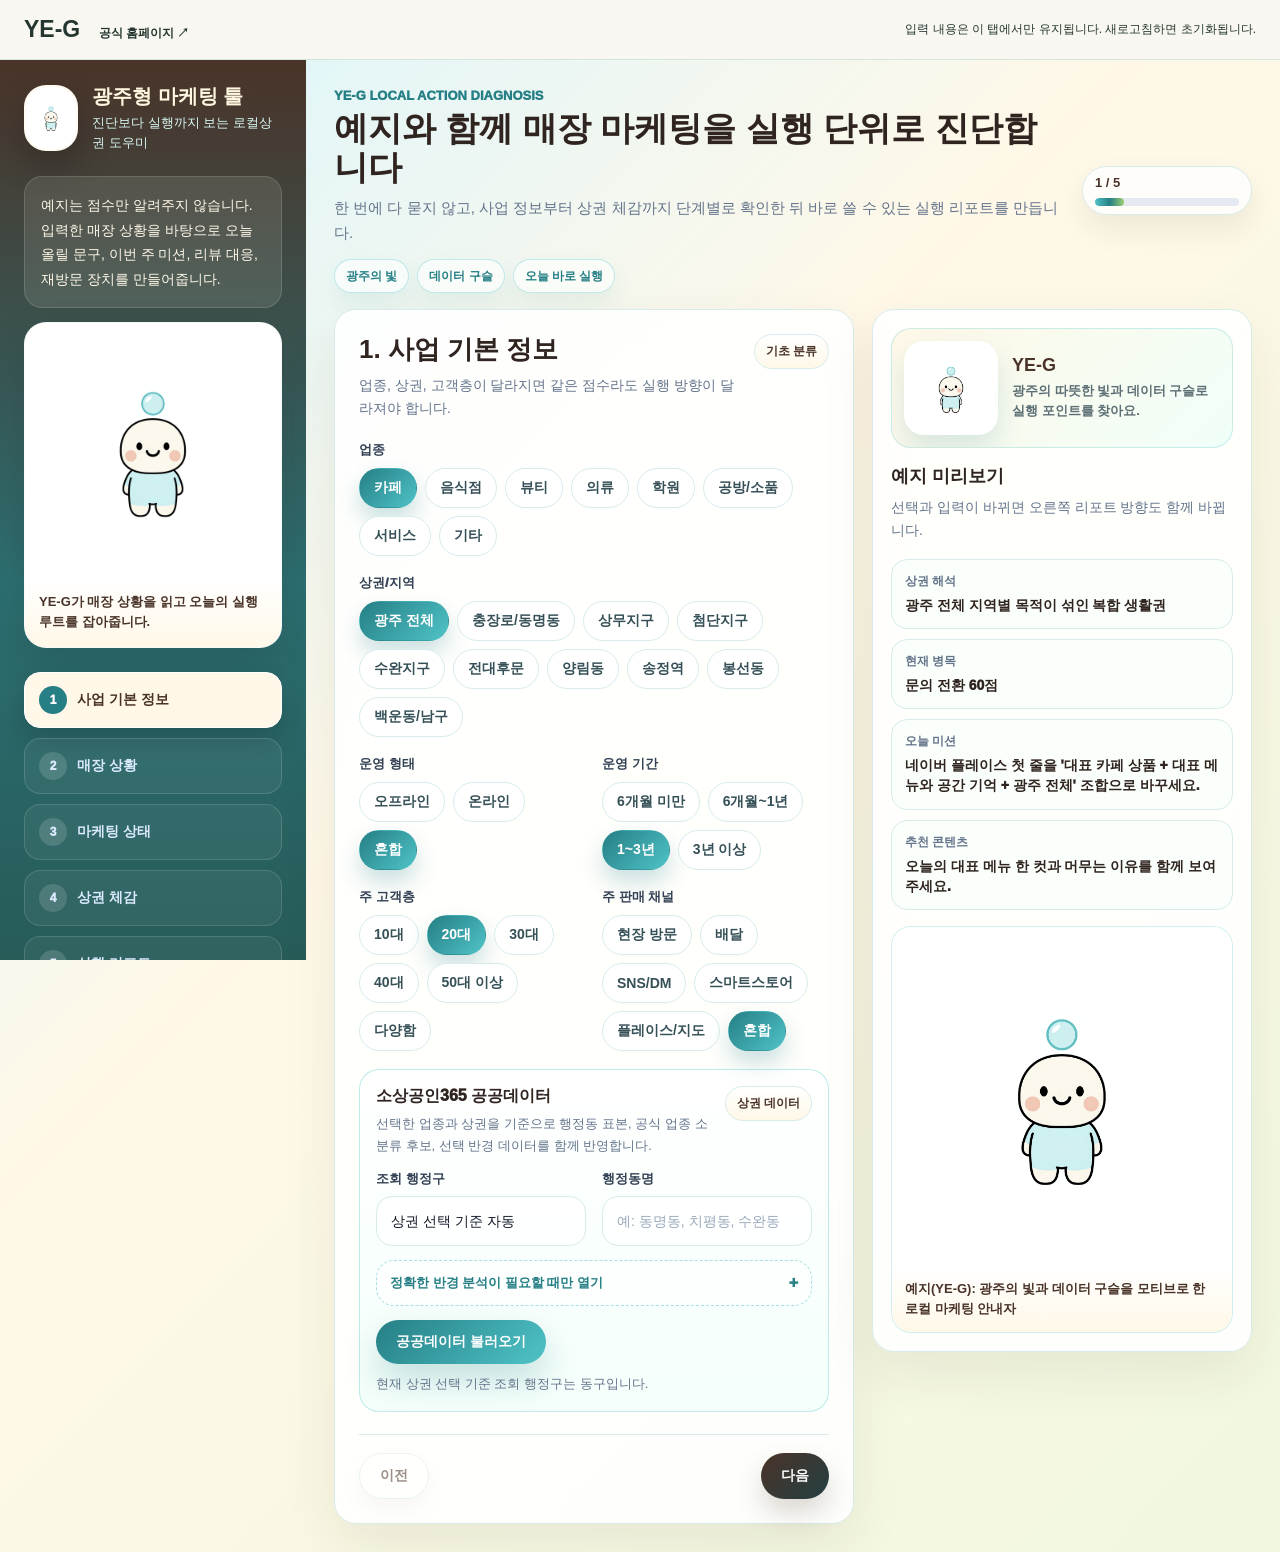
==== diagnosis.html @ 47731bde "Handle missing public-data samples in diagnosis" ====
<!DOCTYPE html>
<html lang="ko">
<head>
  <meta charset="UTF-8" />
  <meta name="viewport" content="width=device-width, initial-scale=1.0" />
  <title>AI 마케팅 진단 | 예지 YE-G</title>
  <meta name="description" content="사업정보와 마케팅 상태를 점검하고, 예지와 우리 가게의 실행 방향을 찾아보세요." />
  <link rel="canonical" href="https://ai-marketing-diagnosis.vercel.app/diagnosis" />
  <link rel="stylesheet" href="/styles/diagnosis-shell.css" />
  <style>
    :root{
      --ink:#2f241f;
      --text:#3a302b;
      --muted:#667982;
      --line:#d7ebea;
      --soft:#f9fffb;
      --soft2:#eaf7df;
      --accent:#4fc3c7;
      --accent-dark:#257f85;
      --cream:#fff1d5;
      --cream2:#fff8e8;
      --mint:#dff3ce;
      --sky:#d7f5ff;
      --brown:#4a3328;
      --peach:#ffd1ad;
      --blue:#2d6cdf;
      --green:#15803d;
      --amber:#b45309;
      --white:#ffffff;
    }
    *{box-sizing:border-box}
    html{scroll-behavior:smooth}
    body{
      margin:0;
      font-family:-apple-system,BlinkMacSystemFont,"Apple SD Gothic Neo","Pretendard","Noto Sans KR",sans-serif;
      color:var(--text);
      background:linear-gradient(135deg, var(--sky) 0%, var(--cream2) 42%, #f1f8df 100%);
    }
    button,input,textarea,select{font:inherit}
    button{cursor:pointer}
    .app{min-height:100vh;display:grid;grid-template-columns:306px 1fr}
    .side{
      position:sticky;
      top:0;
      height:100vh;
      padding:24px;
      background:linear-gradient(180deg, #4a3328 0%, #2d6f72 58%, #265b58 100%);
      color:#fff;
      overflow:auto;
    }
    .brand{display:flex;gap:14px;align-items:center}
    .avatar{
      width:66px;height:66px;border-radius:22px;
      display:grid;place-items:center;
      background:var(--cream);color:var(--brown);
      font-weight:950;font-size:18px;
      box-shadow:0 14px 34px rgba(0,0,0,.24);
      overflow:hidden;
      border:2px solid rgba(255,255,255,.72);
      position:relative;
    }
    .avatar img{width:100%;height:100%;object-fit:cover;object-position:center}
    .avatar span{position:absolute;width:1px;height:1px;overflow:hidden;clip:rect(0,0,0,0)}
    .brand-title{font-size:20px;font-weight:950;line-height:1.25;color:#fff7df}
    .brand-sub{margin-top:4px;color:#d9f9f7;font-size:13px;line-height:1.5}
    .side-note{
      margin-top:24px;
      padding:16px;
      border:1px solid rgba(255,255,255,.14);
      border-radius:18px;
      background:rgba(255,248,232,.1);
      color:#fff8e8;
      font-size:14px;
      line-height:1.75;
    }
    .side-character{
      margin-top:14px;
      border-radius:22px;
      background:rgba(255,255,255,.92);
      border:1px solid rgba(255,255,255,.58);
      box-shadow:0 18px 42px rgba(25,45,44,.2);
      overflow:hidden;
    }
    .side-character img{
      display:block;
      width:100%;
      aspect-ratio:16 / 9;
      object-fit:cover;
      object-position:center;
      background:var(--cream2);
    }
    .side-character-caption{
      padding:13px 14px 15px;
      color:var(--brown);
      font-size:13px;
      line-height:1.55;
      font-weight:850;
      background:linear-gradient(180deg, #fff, var(--cream2));
    }
    .steps{margin-top:24px;display:grid;gap:10px}
    .step-tab{
      width:100%;
      border:1px solid rgba(255,255,255,.14);
      background:rgba(255,255,255,.05);
      color:#dbeafe;
      border-radius:16px;
      padding:13px 14px;
      display:flex;
      align-items:center;
      gap:10px;
      text-align:left;
      transition:transform .2s ease, background .2s ease, border-color .2s ease, box-shadow .2s ease;
    }
    .step-tab:hover{transform:translateX(4px);border-color:rgba(255,255,255,.42)}
    .step-tab.active{
      background:var(--cream2);
      color:var(--brown);
      border-color:#fff;
      box-shadow:0 14px 28px rgba(0,0,0,.16);
    }
    .step-tab.done{border-color:rgba(190,242,100,.5)}
    .step-num{
      width:28px;height:28px;border-radius:50%;
      display:grid;place-items:center;
      background:rgba(255,255,255,.14);
      font-size:12px;font-weight:950;
      flex:0 0 auto;
    }
    .step-tab.active .step-num{background:var(--accent-dark);color:#fff}
    .step-name{font-weight:900;font-size:14px}
    .side-metric{margin-top:24px;display:grid;gap:10px}
    .mini-card{
      border:1px solid rgba(255,255,255,.18);
      background:rgba(255,255,255,.09);
      border-radius:16px;
      padding:13px;
    }
    .mini-label{font-size:12px;color:#d9f9f7}
    .mini-value{margin-top:6px;font-size:15px;font-weight:950;line-height:1.45}
    .main{padding:28px;min-width:0}
    .topbar{
      display:flex;
      align-items:center;
      justify-content:space-between;
      gap:16px;
      margin-bottom:16px;
    }
    .eyebrow{font-size:13px;font-weight:950;color:var(--accent-dark)}
    h1,h2,h3,p{margin:0}
    h1{margin-top:6px;font-size:34px;line-height:1.16;letter-spacing:0;color:var(--ink)}
    .top-desc{margin-top:8px;color:#64748b;line-height:1.65;font-size:15px}
    .hero-tags{margin-top:14px;display:flex;gap:8px;flex-wrap:wrap}
    .hero-tag{
      display:inline-flex;
      align-items:center;
      min-height:34px;
      border-radius:999px;
      border:1px solid rgba(79,195,199,.34);
      background:rgba(255,255,255,.58);
      color:var(--accent-dark);
      padding:7px 11px;
      font-size:12px;
      font-weight:950;
      box-shadow:0 10px 22px rgba(37,127,133,.08);
    }
    .progress{
      min-width:170px;
      border:1px solid var(--line);
      border-radius:999px;
      background:rgba(255,255,255,.78);
      padding:8px 12px;
      color:var(--brown);
      font-size:13px;
      font-weight:900;
      box-shadow:0 14px 30px rgba(47,36,31,.08);
    }
    .bar{height:8px;background:#e5eaf2;border-radius:999px;overflow:hidden;margin-top:8px}
    .fill{
      height:100%;
      background:linear-gradient(90deg, var(--accent), var(--accent-dark), #9ccf73);
      border-radius:999px;
      transition:width .32s cubic-bezier(.2,.8,.2,1);
    }
    .stage{
      display:grid;
      grid-template-columns:minmax(0,1fr) 380px;
      gap:18px;
      align-items:start;
    }
    .panel{
      background:rgba(255,255,255,.88);
      border:1px solid var(--line);
      border-radius:22px;
      box-shadow:0 22px 54px rgba(47,36,31,.08);
      backdrop-filter:blur(14px);
    }
    .step-card{padding:24px}
    .step-card.page-pop{animation:panelPop .32s cubic-bezier(.2,.8,.2,1)}
    .step-page.from-forward{animation:stepForward .34s cubic-bezier(.2,.8,.2,1) both}
    .step-page.from-back{animation:stepBack .34s cubic-bezier(.2,.8,.2,1) both}
    .step-head{display:flex;align-items:flex-start;justify-content:space-between;gap:18px;margin-bottom:20px}
    .step-title{font-size:26px;line-height:1.2;letter-spacing:0;color:var(--ink)}
    .step-copy{margin-top:8px;color:#64748b;line-height:1.7;font-size:14px}
    .pill{
      display:inline-flex;align-items:center;justify-content:center;
      border:1px solid var(--line);
      border-radius:999px;
      background:linear-gradient(180deg, #fff, var(--cream2));
      color:var(--brown);
      padding:8px 11px;
      font-size:12px;
      font-weight:900;
      white-space:nowrap;
    }
    .grid{display:grid;grid-template-columns:1fr 1fr;gap:16px}
    .group{margin-top:18px}
    .group:first-child{margin-top:0}
    .label{font-size:13px;font-weight:950;color:#334155;margin-bottom:9px}
    .choices{display:flex;gap:8px;flex-wrap:wrap}
    .chip{
      border:1px solid var(--line);
      background:#fff;
      color:#365057;
      border-radius:999px;
      padding:10px 14px;
      font-size:14px;
      font-weight:900;
      transition:transform .18s ease, border-color .18s ease, background .18s ease, color .18s ease, box-shadow .18s ease;
    }
    .chip:hover{transform:translateY(-2px);border-color:var(--accent)}
    .chip.active{
      background:linear-gradient(135deg, var(--accent-dark), var(--accent));
      color:#fff;
      border-color:transparent;
      box-shadow:0 12px 22px rgba(37,127,133,.24);
    }
    .field{display:grid;gap:8px}
    .field.full{grid-column:1 / -1}
    .field label{font-size:13px;font-weight:950;color:#334155}
    .field input,.field textarea,.field select{
      width:100%;
      border:1px solid var(--line);
      border-radius:16px;
      color:#111827;
      background:rgba(255,255,255,.9);
      padding:13px 14px;
      outline:none;
      line-height:1.6;
      font-size:14px;
    }
    .field select{appearance:none}
    .field textarea{min-height:106px;resize:vertical}
    .field input:focus,.field textarea:focus,.field select:focus{border-color:var(--accent);box-shadow:0 0 0 4px rgba(79,195,199,.14)}
    .field input::placeholder,.field textarea::placeholder{color:#9aa8bb}
    .market-panel{
      grid-column:1 / -1;
      border:1px solid rgba(79,195,199,.34);
      border-radius:20px;
      background:linear-gradient(180deg, #fff, #f4fffb);
      padding:16px;
      display:grid;
      gap:14px;
    }
    .market-head{
      display:flex;
      justify-content:space-between;
      align-items:flex-start;
      gap:14px;
    }
    .market-title{font-size:16px;font-weight:950;color:var(--ink)}
    .market-copy{margin-top:6px;color:#64748b;font-size:13px;line-height:1.65}
    .market-actions{display:flex;gap:10px;align-items:center;flex-wrap:wrap}
    .market-status{color:#64748b;font-size:13px;line-height:1.6}
    .market-summary{
      display:none;
      border:1px solid var(--line);
      border-radius:18px;
      background:#fff;
      padding:14px;
    }
    .market-summary.show{display:block}
    .market-stats{display:grid;grid-template-columns:repeat(4,1fr);gap:10px}
    .market-stat{
      border:1px solid var(--line);
      border-radius:16px;
      padding:12px;
      background:#fbfffb;
    }
    .market-stat .k{font-size:12px;color:#64748b;font-weight:850}
    .market-stat .v{margin-top:5px;color:var(--ink);font-size:18px;font-weight:950}
    .market-detail{margin-top:12px;color:#334155;font-size:13px;line-height:1.75}
    .market-tags{margin-top:10px;display:flex;gap:8px;flex-wrap:wrap}
    .market-tag{
      border:1px solid rgba(79,195,199,.36);
      border-radius:999px;
      background:#effdf9;
      color:#275c61;
      padding:7px 10px;
      font-size:12px;
      font-weight:900;
    }
    .market-insight{
      margin-top:14px;
      border-top:1px solid var(--line);
      padding-top:14px;
    }
    .market-insight-grid{
      display:grid;
      grid-template-columns:repeat(3,1fr);
      gap:10px;
    }
    .market-insight-card{
      border:1px solid var(--line);
      border-radius:16px;
      background:#fffdf7;
      padding:12px;
      min-height:92px;
    }
    .market-insight-card .k{
      color:#64748b;
      font-size:12px;
      font-weight:900;
    }
    .market-insight-card .v{
      margin-top:7px;
      color:var(--ink);
      font-size:14px;
      line-height:1.55;
      font-weight:850;
    }
    .market-mini-list{
      margin-top:10px;
      display:grid;
      gap:6px;
      color:#334155;
      font-size:13px;
      line-height:1.65;
    }
    .market-mini-list div::before{
      content:"";
      display:inline-block;
      width:6px;
      height:6px;
      border-radius:999px;
      background:var(--accent);
      margin-right:8px;
      vertical-align:middle;
    }
    .advanced-market{
      border:1px dashed rgba(79,195,199,.5);
      border-radius:18px;
      background:rgba(255,255,255,.62);
      padding:13px;
    }
    .advanced-market summary{
      cursor:pointer;
      color:var(--accent-dark);
      font-size:13px;
      font-weight:950;
      list-style:none;
    }
    .advanced-market summary::-webkit-details-marker{display:none}
    .advanced-market summary::after{content:"+";float:right;font-size:16px}
    .advanced-market[open] summary::after{content:"-"}
    .advanced-market .grid{margin-top:12px}
    .question-list{display:grid;gap:12px}
    .question{
      border:1px solid var(--line);
      border-radius:18px;
      padding:16px;
      background:linear-gradient(180deg, #fff, #fbfffb);
      transition:transform .18s ease, box-shadow .18s ease, border-color .18s ease;
    }
    .question:hover{transform:translateY(-2px);border-color:rgba(79,195,199,.52);box-shadow:0 12px 24px rgba(37,127,133,.08)}
    .question p{font-weight:900;color:var(--ink);font-size:14px;line-height:1.55}
    .scale{display:grid;grid-template-columns:repeat(5,1fr);gap:8px;margin-top:12px}
    .scale button{
      border:1px solid var(--line);
      border-radius:14px;
      background:#fbfffb;
      color:#475569;
      padding:10px 6px;
      font-size:12px;
      font-weight:850;
      transition:transform .16s ease, background .16s ease, color .16s ease, border-color .16s ease;
    }
    .scale button:hover{transform:translateY(-2px);border-color:var(--accent)}
    .scale .n{display:block;font-size:16px;color:var(--ink);font-weight:950;margin-bottom:3px}
    .scale button.active{background:var(--brown);border-color:var(--brown);color:#fff}
    .scale button.active .n{color:#fff}
    .nav{
      margin-top:22px;
      display:flex;
      justify-content:space-between;
      gap:10px;
      border-top:1px solid var(--line);
      padding-top:18px;
    }
    .btn{
      border:none;
      border-radius:999px;
      padding:13px 20px;
      background:linear-gradient(135deg, var(--brown), #243f42);
      color:#fff;
      font-weight:950;
      font-size:14px;
      box-shadow:0 14px 28px rgba(74,51,40,.2);
      transition:transform .18s ease, box-shadow .18s ease, filter .18s ease;
    }
    .btn:hover{transform:translateY(-2px);box-shadow:0 18px 34px rgba(37,127,133,.2);filter:saturate(1.05)}
    .btn:active{transform:translateY(0) scale(.98)}
    .btn.secondary{background:#fff;color:var(--brown);border:1px solid var(--line);box-shadow:0 10px 24px rgba(47,36,31,.08)}
    .btn.blue{background:linear-gradient(135deg, var(--accent-dark), var(--accent));box-shadow:0 16px 34px rgba(37,127,133,.24)}
    .btn:disabled{opacity:.55;cursor:not-allowed}
    .preview{position:sticky;top:26px;padding:18px}
    .preview-character{
      display:grid;
      grid-template-columns:94px 1fr;
      gap:14px;
      align-items:center;
      padding:12px;
      border-radius:20px;
      background:linear-gradient(135deg, var(--cream2), #f0fff9);
      border:1px solid rgba(79,195,199,.28);
      margin-bottom:16px;
      overflow:hidden;
    }
    .preview-character img{
      width:94px;
      height:94px;
      border-radius:20px;
      object-fit:cover;
      background:#fff;
      box-shadow:0 14px 28px rgba(37,127,133,.16);
      animation:yejiFloat 3.2s ease-in-out infinite;
    }
    .preview-character strong{display:block;color:var(--brown);font-size:18px}
    .preview-character span{display:block;margin-top:5px;color:#5d6f75;font-size:13px;line-height:1.55;font-weight:800}
    .preview h3{font-size:18px;color:var(--ink)}
    .preview p{margin-top:8px;color:#64748b;font-size:14px;line-height:1.65}
    .preview-list{margin-top:16px;display:grid;gap:10px}
    .preview-item{
      border:1px solid var(--line);
      background:#fbfffb;
      border-radius:16px;
      padding:13px;
      transition:transform .18s ease, border-color .18s ease, background .18s ease;
    }
    .preview-item:hover{transform:translateY(-2px);border-color:var(--accent);background:#fff}
    .preview-item .k{font-size:12px;color:#64748b;font-weight:850}
    .preview-item .v{margin-top:5px;font-size:14px;color:var(--ink);font-weight:950;line-height:1.45}
    .intro-shot{
      margin-top:16px;
      border-radius:20px;
      overflow:hidden;
      border:1px solid rgba(79,195,199,.28);
      background:#fff;
    }
    .intro-shot img{
      display:block;
      width:100%;
      height:320px;
      object-fit:contain;
      object-position:center;
      background:#d7f5ff;
    }
    .intro-shot-caption{
      padding:12px 13px;
      background:linear-gradient(180deg, #fff, var(--cream2));
      color:var(--brown);
      font-size:13px;
      font-weight:900;
      line-height:1.55;
    }
    .result-wrap{display:grid;gap:14px}
    .result-hero{
      background:linear-gradient(135deg, #4a3328 0%, #277a7e 100%);
      color:#fff;
      border-radius:22px;
      padding:22px;
      display:grid;
      grid-template-columns:1fr auto auto;
      gap:18px;
      align-items:start;
      overflow:hidden;
    }
    .result-label{font-size:13px;color:#d8ffff;font-weight:850}
    .result-type{margin-top:8px;font-size:30px;font-weight:950;letter-spacing:0;line-height:1.2}
    .result-summary{margin-top:10px;color:#fff8e8;line-height:1.75;font-size:15px}
    .result-character{
      width:118px;
      height:118px;
      border-radius:26px;
      object-fit:cover;
      background:#fff;
      border:2px solid rgba(255,255,255,.5);
      box-shadow:0 18px 40px rgba(0,0,0,.2);
      animation:yejiFloat 3.4s ease-in-out infinite;
    }
    .scorebox{
      min-width:112px;
      border:1px solid rgba(255,255,255,.16);
      border-radius:20px;
      padding:14px;
      text-align:center;
      background:rgba(255,248,232,.14);
    }
    .scorebox .small{font-size:12px;color:#cbd5e1}
    .scorebox .big{font-size:36px;font-weight:950;margin-top:4px}
    .report-grid{display:grid;grid-template-columns:1fr 1fr;gap:14px}
    .report-card{
      border:1px solid var(--line);
      border-radius:20px;
      background:rgba(255,255,255,.9);
      padding:18px;
      animation:cardRise .38s ease both;
    }
    .report-card.full{grid-column:1 / -1}
    .report-title{font-size:16px;font-weight:950;color:var(--ink)}
    .report-body{margin-top:10px;color:#334155;font-size:14px;line-height:1.85}
    .action-list{display:grid;gap:10px;margin-top:12px}
    .action{
      display:grid;
      grid-template-columns:34px 1fr;
      gap:11px;
      align-items:start;
      padding:13px;
      border-radius:16px;
      background:linear-gradient(180deg, #fff, #fbfffb);
      border:1px solid var(--line);
    }
    .num{
      width:34px;height:34px;border-radius:50%;
      display:grid;place-items:center;
      background:var(--accent-dark);color:#fff;font-weight:950;font-size:13px;
    }
    .action p{color:#334155;font-size:14px;line-height:1.7;margin:0}
    .kpi-grid{display:grid;grid-template-columns:1fr 1fr;gap:10px;margin-top:12px}
    .kpi-card{
      border:1px solid var(--line);
      border-radius:16px;
      background:linear-gradient(180deg, #fff, #fbfffb);
      padding:13px;
    }
    .kpi-card .name{font-size:14px;font-weight:950;color:var(--ink)}
    .kpi-card .desc{margin-top:6px;font-size:12px;line-height:1.55;color:#64748b}
    .copy-box{
      margin-top:10px;
      border:1px solid rgba(79,195,199,.34);
      background:#effdf9;
      color:#275c61;
      border-radius:16px;
      padding:14px;
      font-size:14px;
      line-height:1.75;
      white-space:pre-line;
    }
    .ai-output{
      margin-top:14px;
      border:1px solid var(--line);
      border-radius:18px;
      background:#fbfffb;
      padding:16px;
      color:#334155;
      font-size:14px;
      line-height:1.85;
      white-space:pre-line;
    }
    .ai-output:empty{display:none}
    .ai-status{margin-top:10px;color:#64748b;font-size:13px;line-height:1.6}
    .report-actions{
      display:flex;
      gap:10px;
      flex-wrap:wrap;
      align-items:center;
      margin:14px 0;
    }
    .report-output-mode{
      display:flex;
      align-items:center;
      gap:8px;
      border:1px solid var(--line);
      border-radius:999px;
      background:#fff;
      padding:8px 10px 8px 14px;
      color:#334155;
      font-size:13px;
      font-weight:900;
    }
    .report-output-mode select{
      border:none;
      outline:none;
      background:transparent;
      color:var(--ink);
      font-weight:950;
    }
    .report-action-status{font-size:13px;color:#64748b;line-height:1.6}
    .print-report-text{display:none}
    .hidden{display:none}
    @keyframes yejiFloat{
      0%,100%{transform:translateY(0)}
      50%{transform:translateY(-7px)}
    }
    @keyframes stepForward{
      from{opacity:0;transform:translateX(18px) translateY(8px)}
      to{opacity:1;transform:translateX(0) translateY(0)}
    }
    @keyframes stepBack{
      from{opacity:0;transform:translateX(-18px) translateY(8px)}
      to{opacity:1;transform:translateX(0) translateY(0)}
    }
    @keyframes panelPop{
      0%{transform:scale(.992)}
      100%{transform:scale(1)}
    }
    @keyframes cardRise{
      from{opacity:0;transform:translateY(10px)}
      to{opacity:1;transform:translateY(0)}
    }
    @media (prefers-reduced-motion: reduce){
      *,*::before,*::after{
        animation-duration:.01ms !important;
        animation-iteration-count:1 !important;
        scroll-behavior:auto !important;
        transition-duration:.01ms !important;
      }
    }
    @media (max-width:1120px){
      .app{grid-template-columns:1fr}
      .side{position:relative;height:auto}
      .stage{grid-template-columns:1fr}
      .preview{position:relative;top:auto}
      .intro-shot img{height:260px}
    }
    @media (max-width:720px){
      .main{padding:16px}
      .topbar,.step-head,.result-hero{display:block}
      .progress,.scorebox{margin-top:14px}
      .result-character{margin-top:14px;width:96px;height:96px}
      .preview-character{grid-template-columns:78px 1fr}
      .preview-character img{width:78px;height:78px}
      .intro-shot img{height:220px}
      .grid,.report-grid,.kpi-grid,.market-stats,.market-insight-grid{grid-template-columns:1fr}
      .field.full,.report-card.full{grid-column:auto}
      .scale{grid-template-columns:1fr}
      h1{font-size:26px}
      .result-type{font-size:24px}
    }
    @media print{
      body{background:#fff}
      .side,.topbar,.preview,.nav,.report-actions,.ai-status{display:none !important}
      .app,.stage{display:block}
      .main{padding:0}
      .panel,.report-card,.result-hero{box-shadow:none;border-color:#cbd5e1}
      .step-card{padding:0;border:none}
      .step-page.hidden{display:none !important}
      .result-wrap{gap:10px}
      .report-grid{grid-template-columns:1fr}
      .report-card.full,.report-card{grid-column:auto;break-inside:avoid}
      .result-character{display:none}
      body.print-text-mode .result-wrap{display:none !important}
      body.print-text-mode .print-report-text{
        display:block !important;
        white-space:pre-wrap;
        font-family:-apple-system,BlinkMacSystemFont,"Apple SD Gothic Neo","Pretendard","Noto Sans KR",sans-serif;
        color:#111827;
        font-size:13px;
        line-height:1.7;
      }
    }
  </style>
</head>
<body>
  <a class="diagnosis-skip" href="#stepBasic">진단 입력으로 바로가기</a>
  <header class="diagnosis-header"><a href="/" target="_blank" rel="noopener" aria-label="예지 공식 홈페이지 새 탭에서 열기">YE-G <span>공식 홈페이지 ↗</span></a><p>입력 내용은 이 탭에서만 유지됩니다. 새로고침하면 초기화됩니다.</p></header>
  <div class="app">
    <aside class="side">
      <div class="brand">
        <div class="avatar">
          <img src="/assets/brand/ye-g-poster.webp" alt="" />
          <span>예지</span>
        </div>
        <div>
          <div class="brand-title">광주형 마케팅 툴</div>
          <div class="brand-sub">진단보다 실행까지 보는 로컬상권 도우미</div>
        </div>
      </div>
      <div class="side-note">
        예지는 점수만 알려주지 않습니다. 입력한 매장 상황을 바탕으로 오늘 올릴 문구, 이번 주 미션, 리뷰 대응, 재방문 장치를 만들어줍니다.
      </div>
      <div class="side-character">
        <img src="/assets/brand/ye-g-poster.webp" alt="예지 캐릭터" />
        <div class="side-character-caption">YE-G가 매장 상황을 읽고 오늘의 실행 루트를 잡아줍니다.</div>
      </div>
      <div id="stepTabs" class="steps"></div>
      <div class="side-metric">
        <div class="mini-card">
          <div class="mini-label">현재 선택</div>
          <div id="sideProfile" class="mini-value">카페 · 광주 전체</div>
        </div>
        <div class="mini-card">
          <div class="mini-label">예상 병목</div>
          <div id="sideBottleneck" class="mini-value">브랜딩 증거 부족</div>
        </div>
      </div>
    </aside>

    <main class="main">
      <div class="topbar">
        <div>
          <div class="eyebrow">YE-G LOCAL ACTION DIAGNOSIS</div>
          <h1>예지와 함께 매장 마케팅을 실행 단위로 진단합니다</h1>
          <p class="top-desc">한 번에 다 묻지 않고, 사업 정보부터 상권 체감까지 단계별로 확인한 뒤 바로 쓸 수 있는 실행 리포트를 만듭니다.</p>
          <div class="hero-tags">
            <span class="hero-tag">광주의 빛</span>
            <span class="hero-tag">데이터 구슬</span>
            <span class="hero-tag">오늘 바로 실행</span>
          </div>
        </div>
        <div class="progress">
          <span id="progressText">1 / 5</span>
          <div class="bar"><div id="progressFill" class="fill" style="width:20%"></div></div>
        </div>
      </div>

      <div class="stage">
        <section class="panel step-card">
          <div id="stepBasic" class="step-page" tabindex="-1">
            <div class="step-head">
              <div>
                <h2 class="step-title">1. 사업 기본 정보</h2>
                <p class="step-copy">업종, 상권, 고객층이 달라지면 같은 점수라도 실행 방향이 달라져야 합니다.</p>
              </div>
              <span class="pill">기초 분류</span>
            </div>
            <div class="group">
              <div class="label">업종</div>
              <div class="choices" data-choice="industry"></div>
            </div>
            <div class="group">
              <div class="label">상권/지역</div>
              <div class="choices" data-choice="region"></div>
            </div>
            <div class="grid group">
              <div>
                <div class="label">운영 형태</div>
                <div class="choices" data-choice="operationType"></div>
              </div>
              <div>
                <div class="label">운영 기간</div>
                <div class="choices" data-choice="businessYear"></div>
              </div>
            </div>
            <div class="grid group">
              <div>
                <div class="label">주 고객층</div>
                <div class="choices" data-choice="customerGroup"></div>
              </div>
              <div>
                <div class="label">주 판매 채널</div>
                <div class="choices" data-choice="salesChannel"></div>
              </div>
            </div>
            <div class="market-panel group">
              <div class="market-head">
                <div>
                  <div class="market-title">소상공인365 공공데이터</div>
                  <div class="market-copy">선택한 업종과 상권을 기준으로 행정동 표본, 공식 업종 소분류 후보, 선택 반경 데이터를 함께 반영합니다.</div>
                </div>
                <span class="pill">상권 데이터</span>
              </div>
              <div class="grid">
                <div class="field">
                  <label for="marketDistrict">조회 행정구</label>
                  <select id="marketDistrict">
                    <option value="auto">상권 선택 기준 자동</option>
                    <option value="동구">동구</option>
                    <option value="서구">서구</option>
                    <option value="남구">남구</option>
                    <option value="북구">북구</option>
                    <option value="광산구">광산구</option>
                  </select>
                </div>
                <div class="field">
                  <label for="marketDong">행정동명</label>
                  <input id="marketDong" type="text" placeholder="예: 동명동, 치평동, 수완동" />
                </div>
              </div>
              <details class="advanced-market">
                <summary>정확한 반경 분석이 필요할 때만 열기</summary>
                <div class="grid">
                  <div class="field">
                    <label for="marketLongitude">경도</label>
                    <input id="marketLongitude" type="text" inputmode="decimal" placeholder="예: 126.9231" />
                  </div>
                  <div class="field">
                    <label for="marketLatitude">위도</label>
                    <input id="marketLatitude" type="text" inputmode="decimal" placeholder="예: 35.1495" />
                  </div>
                  <div class="field">
                    <label for="marketRadius">반경</label>
                    <select id="marketRadius">
                      <option value="300">300m</option>
                      <option value="500" selected>500m</option>
                      <option value="1000">1km</option>
                      <option value="1500">1.5km</option>
                    </select>
                  </div>
                </div>
              </details>
              <div class="market-actions">
                <button id="marketLoadBtn" type="button" class="btn blue">공공데이터 불러오기</button>
                <div id="marketStatus" class="market-status">Vercel 환경변수 연결 후 조회할 수 있습니다.</div>
              </div>
              <div id="marketSummary" class="market-summary"></div>
            </div>
          </div>

          <div id="stepContext" class="step-page hidden">
            <div class="step-head">
              <div>
                <h2 class="step-title">2. 매장 상황 입력</h2>
                <p class="step-copy">여기가 차별화의 재료입니다. 빈칸이 많으면 AI도 뻔한 조언을 할 수밖에 없습니다.</p>
              </div>
              <span class="pill">실행 재료</span>
            </div>
            <div class="grid">
              <div class="field">
                <label for="contextProduct">대표 상품/서비스</label>
                <input id="contextProduct" type="text" placeholder="예: 아인슈페너, 점심 백반, 속눈썹 펌" />
              </div>
              <div class="field">
                <label for="contextStrength">매장 강점</label>
                <input id="contextStrength" type="text" placeholder="예: 조용한 분위기, 빠른 응대, 재료 신선도" />
              </div>
              <div class="field full">
                <label for="contextProblem">지금 가장 답답한 문제</label>
                <textarea id="contextProblem" placeholder="예: 플레이스 조회는 있는데 방문이 적음, SNS 반응은 있는데 문의가 안 옴"></textarea>
              </div>
              <div class="field">
                <label for="contextCompetitor">주변 상황 체감</label>
                <select id="contextCompetitor">
                  <option value="주변 상황은 잘 모르겠어요">주변 상황은 잘 모르겠어요</option>
                  <option value="비슷한 가게가 많은 것 같아요">비슷한 가게가 많은 것 같아요</option>
                  <option value="가격 경쟁이 있는 것 같아요">가격 경쟁이 있는 것 같아요</option>
                  <option value="새 가게가 자주 생기는 것 같아요">새 가게가 자주 생기는 것 같아요</option>
                  <option value="유동인구가 줄어든 것 같아요">유동인구가 줄어든 것 같아요</option>
                  <option value="우리만의 차이가 잘 안 보여요">우리만의 차이가 잘 안 보여요</option>
                </select>
              </div>
              <div class="field">
                <label for="contextPromotion">현재 홍보 방식</label>
                <input id="contextPromotion" type="text" placeholder="예: 인스타 게시물, 네이버 플레이스, 전단지" />
              </div>
              <div class="field full">
                <label for="contextGoal">가장 바꾸고 싶은 것</label>
                <select id="contextGoal">
                  <option value="무엇부터 해야 할지 모르겠어요">무엇부터 해야 할지 모르겠어요</option>
                  <option value="방문 손님을 늘리고 싶어요">방문 손님을 늘리고 싶어요</option>
                  <option value="문의/예약을 늘리고 싶어요">문의/예약을 늘리고 싶어요</option>
                  <option value="리뷰를 늘리고 싶어요">리뷰를 늘리고 싶어요</option>
                  <option value="재방문을 늘리고 싶어요">재방문을 늘리고 싶어요</option>
                  <option value="대표 상품을 더 알리고 싶어요">대표 상품을 더 알리고 싶어요</option>
                  <option value="평일이나 비수기 매출을 보완하고 싶어요">평일이나 비수기 매출을 보완하고 싶어요</option>
                </select>
              </div>
            </div>
          </div>

          <div id="stepMarketing" class="step-page hidden">
            <div class="step-head">
              <div>
                <h2 class="step-title">3. 마케팅 상태 체크</h2>
                <p class="step-copy">검색, 콘텐츠, 전환, 리뷰, 재방문 장치가 실제로 돌아가는지 확인합니다.</p>
              </div>
              <span class="pill">마케팅 엔진</span>
            </div>
            <div id="marketingQuestions" class="question-list"></div>
          </div>

          <div id="stepLocal" class="step-page hidden">
            <div class="step-head">
              <div>
                <h2 class="step-title">4. 상권 체감 체크</h2>
                <p class="step-copy">광주 로컬상권에서는 위치, 시간대, 경쟁 밀도, 현장 가시성이 결과를 크게 바꿉니다.</p>
              </div>
              <span class="pill">로컬 맥락</span>
            </div>
            <div id="localQuestions" class="question-list"></div>
          </div>

          <div id="stepResult" class="step-page hidden">
            <div class="step-head">
              <div>
                <h2 class="step-title">5. 예지 실행 리포트</h2>
                <p class="step-copy">점수보다 중요한 것은 오늘 바로 바꿀 수 있는 문구, 미션, 지표입니다.</p>
              </div>
              <span class="pill">실행안 출력</span>
            </div>
            <div class="result-wrap">
              <div class="result-hero">
                <div>
                  <div class="result-label">예지 진단 유형</div>
                  <div id="resultType" class="result-type">로컬 증거 부족형</div>
                  <div id="resultSummary" class="result-summary">상권과 고객층에 맞는 실행 방향을 정리하는 중입니다.</div>
                  <div id="resultSegment" class="pill" style="margin-top:12px;background:rgba(255,255,255,.1);color:#fff;border-color:rgba(255,255,255,.2)">광주 전체 · 카페</div>
                </div>
                <div class="scorebox">
                  <div class="small">실행 준비도</div>
                  <div id="resultScore" class="big">0</div>
                </div>
                <img class="result-character" src="/assets/brand/ye-g-poster.webp" alt="예지 캐릭터" />
              </div>
              <div class="report-actions">
                <label class="report-output-mode" for="reportExportMode">
                  출력 범위
                  <select id="reportExportMode">
                    <option value="full">전체 리포트</option>
                    <option value="action">실행안만</option>
                    <option value="ai">AI 확장 리포트</option>
                  </select>
                </label>
                <button id="printReportBtn" type="button" class="btn secondary">리포트 저장/인쇄</button>
                <button id="copyReportBtn" type="button" class="btn secondary">리포트 복사</button>
                <button id="downloadReportBtn" type="button" class="btn secondary">텍스트 다운로드</button>
                <span id="reportActionStatus" class="report-action-status"></span>
              </div>

              <div class="report-grid">
                <div class="report-card full">
                  <div class="report-title">예지의 핵심 판단</div>
                  <div id="resultInsight" class="report-body"></div>
                </div>
                <div class="report-card">
                  <div class="report-title">잡아야 할 한 줄 포지션</div>
                  <div id="positionBox" class="copy-box"></div>
                </div>
                <div class="report-card">
                  <div class="report-title">오늘 바로 쓸 문구</div>
                  <div id="copyBox" class="copy-box"></div>
                </div>
                <div class="report-card full">
                  <div class="report-title">이번 주 실행 미션</div>
                  <div id="actionsBox" class="action-list"></div>
                </div>
                <div class="report-card full">
                  <div class="report-title">추천 KPI</div>
                  <div id="kpiBox" class="kpi-grid"></div>
                </div>
                <div class="report-card full">
                  <div class="report-title">공공데이터 상권 근거</div>
                  <div id="marketResultBox" class="report-body">소상공인365 데이터를 불러오면 동일 업종 밀도와 주요 업종 분포가 여기에 반영됩니다.</div>
                </div>
                <div class="report-card full">
                  <div class="report-title">AI로 더 날카롭게 확장</div>
                  <div class="report-body">예지가 만든 실행 리포트를 바탕으로 플레이스 문구, SNS 콘텐츠, 리뷰 답글, 7일 실행표를 더 구체화합니다.</div>
                  <button id="aiGenerateBtn" type="button" class="btn blue" style="margin-top:12px">예지 AI 리포트 생성</button>
                  <div id="aiStatus" class="ai-status">Vercel API 키가 연결되어 있으면 실제 AI 리포트가 생성됩니다.</div>
                  <div id="aiOutput" class="ai-output"></div>
                </div>
              </div>
            </div>
            <pre id="printReportText" class="print-report-text"></pre>
          </div>

          <div class="nav">
            <button id="prevBtn" type="button" class="btn secondary">이전</button>
            <button id="nextBtn" type="button" class="btn">다음</button>
          </div>
        </section>

        <aside class="panel preview">
          <div class="preview-character">
            <img src="/assets/brand/ye-g-poster.webp" alt="예지 캐릭터" />
            <div>
              <strong>YE-G</strong>
              <span>광주의 따뜻한 빛과 데이터 구슬로 실행 포인트를 찾아요.</span>
            </div>
          </div>
          <h3>예지 미리보기</h3>
          <p>선택과 입력이 바뀌면 오른쪽 리포트 방향도 함께 바뀝니다.</p>
          <div class="preview-list">
            <div class="preview-item">
              <div class="k">상권 해석</div>
              <div id="previewRegion" class="v">광주 전체 복합 생활권</div>
            </div>
            <div class="preview-item">
              <div class="k">현재 병목</div>
              <div id="previewBottleneck" class="v">브랜딩 증거 부족</div>
            </div>
            <div class="preview-item">
              <div class="k">오늘 미션</div>
              <div id="previewMission" class="v">대표 상품을 한 문장으로 고정하기</div>
            </div>
            <div class="preview-item">
              <div class="k">추천 콘텐츠</div>
              <div id="previewContent" class="v">대표 상품 사진 + 방문 이유</div>
            </div>
          </div>
          <div class="intro-shot">
            <img src="/assets/brand/ye-g-poster.webp" alt="예지 캐릭터 소개" />
            <div class="intro-shot-caption">예지(YE-G): 광주의 빛과 데이터 구슬을 모티브로 한 로컬 마케팅 안내자</div>
          </div>
        </aside>
      </div>
    </main>
  </div>

  <script>
    const steps = [
      {id:"stepBasic", name:"사업 기본 정보"},
      {id:"stepContext", name:"매장 상황"},
      {id:"stepMarketing", name:"마케팅 상태"},
      {id:"stepLocal", name:"상권 체감"},
      {id:"stepResult", name:"실행 리포트"}
    ];

    const scaleLabels = ["약함","부족","보통","좋음","강함"];
    let currentStep = 0;
    let currentDiagnosis = null;
    let marketData = null;
    let marketFetchState = "idle";
    let marketErrorMessage = "";
    const emptyMarketMessage = "선택한 조건에서 분석에 활용할 수 있는 상가업소 표본을 확인하지 못했습니다. 마케팅 진단은 입력한 점포 정보를 기준으로 계속 진행할 수 있습니다.";

    const profile = {
      industry:"카페",
      region:"광주 전체",
      operationType:"혼합",
      businessYear:"1~3년",
      customerGroup:"20대",
      salesChannel:"혼합"
    };

    const regionDistrictMap = {
      "충장로/동명동":"동구",
      "상무지구":"서구",
      "첨단지구":"광산구",
      "수완지구":"광산구",
      "전대후문":"북구",
      "양림동":"남구",
      "송정역":"광산구",
      "봉선동":"남구",
      "백운동/남구":"남구"
    };

    const regionDongMap = {
      "충장로/동명동":"동명동",
      "상무지구":"치평동",
      "첨단지구":"첨단1동",
      "수완지구":"수완동",
      "전대후문":"용봉동",
      "양림동":"양림동",
      "송정역":"송정동",
      "봉선동":"봉선동",
      "백운동/남구":"백운1동"
    };

    const choiceOptions = {
      industry:["카페","음식점","뷰티","의류","학원","공방/소품","서비스","기타"],
      region:["광주 전체","충장로/동명동","상무지구","첨단지구","수완지구","전대후문","양림동","송정역","봉선동","백운동/남구"],
      operationType:["오프라인","온라인","혼합"],
      businessYear:["6개월 미만","6개월~1년","1~3년","3년 이상"],
      customerGroup:["10대","20대","30대","40대","50대 이상","다양함"],
      salesChannel:["현장 방문","배달","SNS/DM","스마트스토어","플레이스/지도","혼합"]
    };

    const regionGuides = {
      "광주 전체": {type:"복합 생활권", audience:"지역별 고객 흐름이 다른 잠재 고객", tension:"상권별 메시지를 나누지 않으면 결과가 흐려집니다.", proof:"지역별 문의/저장/방문 전환", mission:"상권별 대표 고객을 하나로 좁혀 첫 메시지를 분리하세요.", content:"지역별 방문 이유 비교 콘텐츠"},
      "충장로/동명동": {type:"문화·보행 상권", audience:"걷다가 저장하고 비교하는 20대 방문객", tension:"예쁜 공간은 많아서 사진만으로는 기억되기 어렵습니다.", proof:"지도 저장, 사진 리뷰, SNS 저장", mission:"입구와 첫 사진에서 이 매장만의 방문 이유를 3초 안에 보이게 하세요.", content:"대표 장면 3컷 + 방문 이유 릴스"},
      "상무지구": {type:"업무·회식 상권", audience:"점심·퇴근 후 빠르게 고르는 직장인", tension:"선택 시간이 짧아 메뉴와 예약 정보가 흐리면 바로 넘어갑니다.", proof:"전화 문의, 예약 클릭, 시간대별 매출", mission:"점심/저녁/회식 중 하나를 골라 첫 문구와 메뉴 구성을 분리하세요.", content:"상황별 추천 메뉴 카드뉴스"},
      "첨단지구": {type:"직주근접 상권", audience:"근처에서 반복 이용할 이유를 찾는 직장인·주거 고객", tension:"한 번 방문보다 생활 루틴 안에 들어가는 이유가 중요합니다.", proof:"재방문 수, 퇴근 시간대 반응, 플레이스 저장", mission:"퇴근 후/주말/가족 방문 중 하나의 루틴을 잡아 혜택을 설계하세요.", content:"퇴근 후 들르는 이유 콘텐츠"},
      "수완지구": {type:"주거·가족 상권", audience:"후기와 신뢰를 보고 고르는 가족·생활 고객", tension:"신뢰 증거가 부족하면 가까워도 선택받기 어렵습니다.", proof:"만족 후기, 가족 단위 문의, 재방문 혜택 사용", mission:"가족·생활 고객이 안심할 근거를 후기와 안내 문구에 먼저 배치하세요.", content:"가족/생활 고객 후기 묶음"},
      "전대후문": {type:"대학가 상권", audience:"가격, 재미, 친구 추천에 빠르게 반응하는 학생", tension:"혜택이 약하거나 공유할 이유가 없으면 유입이 금방 식습니다.", proof:"이벤트 참여, 숏폼 반응, 친구 태그", mission:"학생이 친구에게 보낼 만한 혜택과 짧은 문구를 먼저 만드세요.", content:"친구 태그형 이벤트 숏폼"},
      "양림동": {type:"문화·관광형 상권", audience:"목적 방문과 사진 기록을 원하는 방문객", tension:"공간 이야기가 없으면 다른 감성 공간 속에 묻힙니다.", proof:"사진 리뷰, 저장 수, 대표 콘텐츠 반응", mission:"공간의 장면, 상품, 이야기를 하나의 방문 이유로 묶으세요.", content:"공간 스토리 + 대표 상품 사진"},
      "송정역": {type:"교통·방문객 상권", audience:"짧은 시간 안에 검색으로 고르는 이동 고객", tension:"빠르게 이해되지 않으면 위치가 좋아도 선택이 어렵습니다.", proof:"길찾기, 검색 후 방문, 대표 상품 판매 비중", mission:"검색 첫 화면에서 대표 상품과 소요 시간을 바로 보이게 하세요.", content:"역에서 몇 분 + 바로 먹는 대표 메뉴"},
      "봉선동": {type:"주거·교육 상권", audience:"신뢰와 지속성을 보고 고르는 학부모·가족 고객", tension:"성과와 후기 증거가 약하면 상담 전환이 어렵습니다.", proof:"상담 문의, 학부모 후기, 재등록/재방문", mission:"후기, 과정, 결과를 상담 전 한눈에 보이게 정리하세요.", content:"학부모가 궁금한 3가지 답변 콘텐츠"},
      "백운동/남구": {type:"생활밀착 상권", audience:"가까운 곳에서 편하고 익숙한 선택을 원하는 근거리 고객", tension:"현장 접근성과 쉬운 설명이 약하면 단골화가 느립니다.", proof:"전화 문의, 현장 재방문, 지역 고객 후기", mission:"전화·방문 전 고객이 바로 이해할 쉬운 안내 문구를 정비하세요.", content:"동네 고객용 쉬운 안내 콘텐츠"}
    };

    const regionLenses = {
      "광주 전체": {base:"지역별 목적이 섞인 복합 생활권", caution:"광주 전체로 말하면 고객 상황이 넓어져 실행 문구가 흐려질 수 있습니다.", scenes:["생활권","목적 방문","온라인 검색"]},
      "충장로/동명동": {base:"보행·문화·체류 목적이 섞인 중심 상권", caution:"사진 감도만 앞세우면 같은 분위기의 점포 사이에서 차이가 약해질 수 있습니다.", scenes:["친구와 방문","데이트/모임","저장 후 목적 방문"]},
      "상무지구": {base:"업무·식사·야간 모임·생활 소비가 겹치는 복합 상권", caution:"직장인 상권 하나로 단정하면 업종별 구매 목적을 놓칠 수 있습니다.", scenes:["점심/퇴근 동선","저녁 모임","업무 중 빠른 비교","주말 생활 소비"]},
      "첨단지구": {base:"직주근접·신도시 생활·직장 수요가 겹치는 상권", caution:"퇴근 고객만 보면 가족/주말/전문 서비스 수요가 빠질 수 있습니다.", scenes:["퇴근 후 루틴","주거 생활 소비","가족/주말 방문","직장인 반복 이용"]},
      "수완지구": {base:"가족·생활·외식·교육 수요가 넓게 섞인 주거 상권", caution:"가족 고객만 보면 20~30대 개인 소비와 온라인 탐색 수요가 약해질 수 있습니다.", scenes:["가족 생활 소비","주말 외식/쇼핑","개인 취향 소비","후기 기반 선택"]},
      "전대후문": {base:"대학가·청년 소비·가성비·재미가 강한 상권", caution:"학생만 보면 교직원, 인근 주민, 취향 소비 고객을 놓칠 수 있습니다.", scenes:["친구 추천","짧은 체류","가격/혜택 비교","SNS 공유"]},
      "양림동": {base:"문화 산책·목적 방문·사진 기록 수요가 강한 상권", caution:"관광형 감성만 보면 재방문과 실제 구매 전환 장치가 약해질 수 있습니다.", scenes:["산책 동선","목적 방문","사진 기록","선물/체험"]},
      "송정역": {base:"교통·이동·방문객·근거리 생활 수요가 겹치는 상권", caution:"이동 고객만 보면 동네 반복 고객과 예약형 수요가 빠질 수 있습니다.", scenes:["짧은 시간 검색","이동 전후 구매","근거리 생활 이용","대표 상품 즉시 이해"]},
      "봉선동": {base:"교육·가족·주거 생활·프리미엄 소비가 섞인 상권", caution:"학부모만 보면 개인 취향 소비와 20~30대 생활 수요가 좁아질 수 있습니다.", scenes:["가족 신뢰","교육/상담","생활 편의","품질 비교"]},
      "백운동/남구": {base:"생활밀착·근거리 재방문·동네 신뢰가 중요한 상권", caution:"동네 단골만 보면 신규 고객이 검색에서 이해할 첫 문장이 부족해질 수 있습니다.", scenes:["근거리 방문","전화 문의","반복 이용","쉬운 안내"]}
    };

    const industryRegionAngles = {
      "카페": {choice:"대표 메뉴, 머무는 시간, 사진으로 남길 장면", risk:"공간 분위기만 말하면 메뉴 선택 이유가 약해집니다."},
      "음식점": {choice:"먹는 상황, 메뉴 결정 속도, 동행 목적", risk:"맛있다는 말만 있으면 많은 음식점 사이에서 비교 기준이 약합니다."},
      "뷰티": {choice:"시술 신뢰, 상담 과정, 유지 기간", risk:"전후 사진만 앞세우면 처음 방문하는 고객의 불안이 남습니다."},
      "의류": {choice:"입을 상황, 취향, 체형/스타일 제안", risk:"상권의 유동인구보다 고객이 어떤 날 입을 옷인지가 더 중요합니다."},
      "학원": {choice:"대상 학년, 상담 신뢰, 변화 사례", risk:"지역명보다 결과와 과정이 먼저 보이지 않으면 상담 전환이 약합니다."},
      "공방/소품": {choice:"선물 목적, 체험 장면, 취향 발견", risk:"예쁜 상품만 보이면 구매/예약해야 할 이유가 약합니다."},
      "서비스": {choice:"문제 해결 사례, 전문성 증거, 상담 진입 장벽", risk:"서비스 설명이 추상적이면 문의 전환이 늦어집니다."},
      "기타": {choice:"대표 이득, 이용 상황, 반복 접점", risk:"무엇을 얻는지 한 문장으로 보이지 않으면 선택이 미뤄집니다."}
    };

    const customerAngles = {
      "10대":"친구 추천, 가격 체감, 짧은 영상 반응",
      "20대":"취향 표현, 저장 가치, SNS 공유",
      "30대":"시간 효율, 품질 대비 가격, 후기 확인",
      "40대":"신뢰, 가족/업무 일정과의 맞음, 재방문 편의",
      "50대 이상":"쉬운 안내, 전화/현장 신뢰, 반복 이용 안정감",
      "다양함":"첫 방문자가 바로 이해할 대표 이용 상황"
    };

    const operationAngles = {
      "오프라인":"입구, 동선, 현장 안내, 직원 응대가 선택을 좌우합니다.",
      "온라인":"사진, 상세 설명, 문의 응답, 구매/예약 흐름이 선택을 좌우합니다.",
      "혼합":"현장에서 팔리는 이유와 온라인 첫 문장이 같아야 전환이 끊기지 않습니다."
    };

    const industryGuides = {
      "카페": {trigger:"대표 메뉴와 공간 기억", hook:"시그니처 메뉴가 왜 여기서 먹어야 하는지", copy:"오늘의 대표 메뉴 한 컷과 머무는 이유를 함께 보여주세요.", review:"방문한 시간대와 추천 메뉴를 물어보는 답글", event:"시그니처 메뉴 재방문 쿠폰", kpis:["지도 저장 수","시그니처 메뉴 판매 비중","사진 리뷰 수","재방문 쿠폰 사용 수"]},
      "음식점": {trigger:"메뉴 선택 편의와 재방문 이유", hook:"오늘 무엇을 먹을지 바로 고르게 하는 대표 메뉴", copy:"대표 메뉴, 가격, 먹는 상황을 한 장에 정리하세요.", review:"맛 포인트와 재방문 메뉴를 연결하는 답글", event:"점심/저녁 시간대별 세트 혜택", kpis:["대표 메뉴 판매 비중","전화/예약 문의 수","배달 전환율","재방문 고객 수"]},
      "뷰티": {trigger:"신뢰와 예약 전환", hook:"처음 와도 안심할 시술 과정과 후기", copy:"전후 변화보다 상담 과정과 유지 기간을 같이 보여주세요.", review:"시술 만족 포인트와 다음 관리 주기를 안내하는 답글", event:"첫 방문 상담 혜택", kpis:["예약 문의 수","상담 전환율","후기 수","재예약률"]},
      "의류": {trigger:"취향 제안과 저장", hook:"누가 언제 입으면 좋은지 보여주는 코디", copy:"신상품보다 상황별 코디를 먼저 보여주세요.", review:"구매한 상품의 활용 상황을 묻는 답글", event:"이번 주 코디 세트 저장 이벤트", kpis:["상품 문의 수","SNS 저장 수","신상품 반응률","재구매율"]},
      "학원": {trigger:"상담 신뢰와 등록 전환", hook:"대상 학년과 성과 사례를 바로 이해하게 하는 설명", copy:"과정, 대상, 기대 변화를 한 문장으로 정리하세요.", review:"학생 변화와 상담 포인트를 연결하는 답글", event:"무료 진단/상담 예약", kpis:["상담 문의 수","상담→등록 전환율","학부모 후기 수","재등록률"]},
      "공방/소품": {trigger:"작품 스토리와 목적 방문", hook:"선물/체험/취향을 동시에 자극하는 이유", copy:"제작 과정과 선물 장면을 함께 보여주세요.", review:"사용 장면을 물어보고 다음 상품을 추천하는 답글", event:"체험 예약 또는 선물 패키지", kpis:["체험 예약 수","상품 저장 수","선물 문의 수","사진 리뷰 수"]},
      "서비스": {trigger:"전문성 증거와 상담 전환", hook:"왜 믿고 맡겨도 되는지 보여주는 사례", copy:"문제 상황, 해결 과정, 결과를 짧게 보여주세요.", review:"이용 전 고민과 해결 결과를 연결하는 답글", event:"첫 상담 체크리스트", kpis:["문의 수","상담 전환율","후기 수","재이용률"]},
      "기타": {trigger:"대표 가치와 반복 접점", hook:"고객이 바로 이해할 한 가지 강점", copy:"대표 상품과 고객 이득을 한 문장으로 보여주세요.", review:"만족 포인트를 다시 확인하는 답글", event:"첫 이용 혜택", kpis:["문의 수","리뷰 수","대표 상품 판매 비중","재방문 혜택 사용 수"]}
    };

    const channelGuides = {
      "현장 방문": {focus:"입구, 외관, 동선", copy:"입구에서 바로 이해되는 대표 상품 문구", kpis:["입구 유입 체감","길찾기 수","현장 문의 수"]},
      "배달": {focus:"대표 메뉴 사진과 리뷰", copy:"배달앱 첫 사진과 메뉴 설명을 대표 메뉴 중심으로 정리", kpis:["배달 주문 전환율","대표 메뉴 주문 비중","재주문 수"]},
      "SNS/DM": {focus:"저장되는 콘텐츠와 빠른 답장", copy:"DM 문의로 이어지는 가격/예약/혜택 문구", kpis:["DM 문의 수","콘텐츠 저장 수","응답 완료 시간"]},
      "스마트스토어": {focus:"상세 설명과 구매 전환", copy:"옵션, 후기, 사용 장면을 먼저 보이게 정리", kpis:["상세 페이지 클릭 수","장바구니 전환율","구매 리뷰 수"]},
      "플레이스/지도": {focus:"검색 노출과 저장", copy:"플레이스 소개글 첫 줄에 대표 방문 이유 고정", kpis:["플레이스 저장 수","길찾기 수","전화 문의 수"]},
      "혼합": {focus:"현장과 온라인 메시지 통일", copy:"현장에서 팔리는 이유를 온라인 대표 콘텐츠로 반복", kpis:["채널별 문의 수","온·오프 전환 수","대표 메시지 반응률"]}
    };

    const marketingQuestions = [
      {id:"message_clear", area:"branding", label:"우리 매장의 차별점을 고객이 기억할 한 문장으로 말할 수 있다."},
      {id:"search_ready", area:"acquisition", label:"네이버 플레이스, 지도, SNS에서 대표 상품과 위치가 쉽게 보인다."},
      {id:"content_specific", area:"branding", label:"콘텐츠가 단순 홍보가 아니라 메뉴, 공간, 후기, 이용 장면을 구체적으로 보여준다."},
      {id:"conversion_path", area:"conversion", label:"고객이 문의, 예약, 방문, 구매를 어떻게 해야 하는지 바로 알 수 있다."},
      {id:"review_system", area:"retention", label:"리뷰 요청, 답글, 후기 재활용 방식이 정해져 있다."},
      {id:"revisit_device", area:"retention", label:"한 번 온 고객을 다시 부르는 쿠폰, 알림, 단골 혜택이 있다."}
    ];

    const localQuestions = [
      {id:"street_visibility", area:"local", label:"매장 외관, 입구, 간판이 지나가는 고객에게 바로 이해된다."},
      {id:"time_strategy", area:"local", label:"시간대별로 어떤 고객을 노려야 하는지 알고 있다."},
      {id:"competition_clear", area:"local", reverse:true, label:"주변 경쟁 매장과 비교했을 때 왜 우리를 선택해야 하는지 흐릿하다."},
      {id:"local_collab", area:"execution", label:"주변 점포, 학교, 직장, 커뮤니티와 연결할 홍보 아이디어가 있다."},
      {id:"tracking", area:"execution", label:"조회수보다 저장, 문의, 길찾기, 리뷰 같은 실행 지표를 보고 있다."},
      {id:"fast_action", area:"execution", label:"이번 주 바로 실행할 콘텐츠나 이벤트를 정해 운영할 수 있다."}
    ];

    const answers = {};
    [...marketingQuestions, ...localQuestions].forEach(q => answers[q.id] = 3);

    function clamp(v){ return Math.max(0, Math.min(100, Math.round(v))); }
    function to100(v){ return clamp((v / 5) * 100); }
    function average(values){
      const nums = values.filter(v => typeof v === "number" && !Number.isNaN(v));
      return nums.length ? nums.reduce((a,b)=>a+b,0) / nums.length : 0;
    }
    function guideIndustry(){ return industryGuides[profile.industry] || industryGuides["기타"]; }
    function guideRegion(){ return regionGuides[profile.region] || regionGuides["광주 전체"]; }
    function guideChannel(){ return channelGuides[profile.salesChannel] || channelGuides["혼합"]; }
    function unique(items){ return [...new Set(items.filter(Boolean))]; }
    function buildRegionContext(){
      const base = guideRegion();
      const lens = regionLenses[profile.region] || regionLenses["광주 전체"];
      const industryAngle = industryRegionAngles[profile.industry] || industryRegionAngles["기타"];
      const customerAngle = customerAngles[profile.customerGroup] || customerAngles["다양함"];
      const operationAngle = operationAngles[profile.operationType] || operationAngles["혼합"];
      const channel = guideChannel();
      const scenes = lens.scenes.slice(0, 3).join(", ");
      return {
        ...base,
        type: lens.base,
        audience: `${profile.customerGroup} 고객의 ${industryAngle.choice}`,
        tension: `${profile.region}은 ${scenes} 흐름이 겹칩니다. ${lens.caution} ${profile.industry}에서는 ${industryAngle.risk}`,
        proof: unique([channel.kpis[0], "저장/문의/길찾기", base.proof]).join(", "),
        mission: `${profile.industry} 고객이 ${customerAngle} 기준으로 고를 수 있게 첫 문구와 대표 사진을 맞추세요.`,
        content: `${profile.region}의 한 가지 고객 흐름을 고르고 '${industryAngle.choice}'을 보여주는 콘텐츠`,
        segmentAngle: `${profile.region} x ${profile.industry} x ${profile.customerGroup} x ${profile.salesChannel}`,
        choiceMoment: `${profile.customerGroup} 고객이 ${channel.focus}에서 ${industryAngle.choice}을 확인하는 순간`,
        operationAngle
      };
    }
    function escapeHtml(value){
      return String(value || "").replace(/[&<>"']/g, ch => ({
        "&":"&amp;",
        "<":"&lt;",
        ">":"&gt;",
        "\"":"&quot;",
        "'":"&#39;"
      }[ch]));
    }
    function resolveMarketDistrict(){
      const select = document.getElementById("marketDistrict");
      const selected = select ? select.value : "auto";
      return selected === "auto" ? (regionDistrictMap[profile.region] || "동구") : selected;
    }
    function syncMarketDefaults(force){
      const district = document.getElementById("marketDistrict");
      const dong = document.getElementById("marketDong");
      if(district && district.value !== "auto") district.value = "auto";
      if(dong){
        const knownDongs = Object.values(regionDongMap);
        const suggested = regionDongMap[profile.region] || "";
        if(force || !dong.value.trim() || knownDongs.includes(dong.value.trim())){
          dong.value = suggested;
        }
      }
    }
    function hasUsableMarketData(data){
      return !!data && data.ok === true && Number.isFinite(data.sampleCount) && data.sampleCount > 0;
    }
    function marketAvailabilityMessage(){
      if(marketFetchState === "empty") return emptyMarketMessage;
      if(marketFetchState === "error"){
        const detail = marketErrorMessage && marketErrorMessage !== "공공데이터 조회에 실패했습니다." ? ` ${marketErrorMessage}` : "";
        return `공공데이터 조회에 실패했습니다.${detail} 마케팅 진단은 입력한 점포 정보를 기준으로 계속 진행할 수 있습니다.`;
      }
      return "소상공인365 데이터를 불러오면 동일 업종 밀도와 주요 업종 분포가 예지 리포트에 반영됩니다.";
    }
    function marketEvidenceText(data){
      if(!hasUsableMarketData(data)) return "";
      const area = data.analysisMode === "radius" && data.query
        ? `${data.query.districtName} 반경 ${data.query.radius || 500}m`
        : data.query && data.query.dongName
        ? `${data.query.districtName} ${data.query.dongName}`
        : data.query ? data.query.districtName : profile.region;
      const categories = (data.topCategories || []).slice(0,3).map(item => `${item.name} ${item.count}개`).join(", ");
      const codes = (data.industryCodes || []).slice(0,2).map(item => item.name).join(", ");
      const zones = (data.nearbyZones || []).slice(0,2).map(item => item.name).join(", ");
      const insight = data.marketInsight || {};
      const character = insight.characterLabel ? `, 상권 성격 ${insight.characterLabel}` : "";
      const opportunities = Array.isArray(insight.opportunityIndustries) && insight.opportunityIndustries.length
        ? `, 기회 업종 ${insight.opportunityIndustries.slice(0,3).join(", ")}`
        : "";
      return `${area} 표본 ${data.sampleCount || 0}개 중 ${profile.industry} 유사 업소 ${data.sameIndustryCount || 0}개, 경쟁 밀도 ${data.competitionDensity || "판단 보류"}${categories ? `, 주요 업종 ${categories}` : ""}${codes ? `, 업종 후보 ${codes}` : ""}${zones ? `, 주변 상권 ${zones}` : ""}${character}${opportunities}`;
    }

    function collectBusinessContext(){
      const valueOf = id => {
        const el = document.getElementById(id);
        return el ? el.value.trim() : "";
      };
      return {
        product: valueOf("contextProduct"),
        strength: valueOf("contextStrength"),
        problem: valueOf("contextProblem"),
        competitor: valueOf("contextCompetitor"),
        promotion: valueOf("contextPromotion"),
        goal: valueOf("contextGoal")
      };
    }

    function renderStepTabs(){
      const box = document.getElementById("stepTabs");
      box.innerHTML = "";
      steps.forEach((step, index) => {
        const btn = document.createElement("button");
        btn.type = "button";
        btn.className = "step-tab" + (index === currentStep ? " active" : "") + (index < currentStep ? " done" : "");
        btn.innerHTML = `<span class="step-num">${index + 1}</span><span class="step-name">${step.name}</span>`;
        btn.onclick = () => goStep(index);
        box.appendChild(btn);
      });
    }

    function renderChoiceGroups(){
      Object.keys(choiceOptions).forEach(key => {
        const box = document.querySelector(`[data-choice="${key}"]`);
        if(!box) return;
        box.innerHTML = "";
        choiceOptions[key].forEach(option => {
          const btn = document.createElement("button");
          btn.type = "button";
          btn.className = "chip" + (profile[key] === option ? " active" : "");
          btn.textContent = option;
          btn.onclick = () => {
            const previous = profile[key];
            profile[key] = option;
            if(previous !== option && (key === "industry" || key === "region")){
              if(key === "region") syncMarketDefaults(true);
              clearMarketData("업종 또는 상권 선택이 바뀌었습니다. 공공데이터를 다시 불러오면 최신 조건으로 반영됩니다.");
            }
            renderChoiceGroups();
            renderAll();
          };
          box.appendChild(btn);
        });
      });
    }

    function makeQuestion(q){
      const wrapper = document.createElement("div");
      wrapper.className = "question";
      const p = document.createElement("p");
      p.textContent = q.label;
      wrapper.appendChild(p);
      const scale = document.createElement("div");
      scale.className = "scale";
      scaleLabels.forEach((label, index) => {
        const score = index + 1;
        const btn = document.createElement("button");
        btn.type = "button";
        btn.className = answers[q.id] === score ? "active" : "";
        btn.innerHTML = `<span class="n">${score}</span>${label}`;
        btn.onclick = () => {
          answers[q.id] = score;
          renderQuestions();
          renderAll();
        };
        scale.appendChild(btn);
      });
      wrapper.appendChild(scale);
      return wrapper;
    }

    function renderQuestions(){
      const marketingBox = document.getElementById("marketingQuestions");
      const localBox = document.getElementById("localQuestions");
      marketingBox.innerHTML = "";
      localBox.innerHTML = "";
      marketingQuestions.forEach(q => marketingBox.appendChild(makeQuestion(q)));
      localQuestions.forEach(q => localBox.appendChild(makeQuestion(q)));
    }

    function renderMarketSummary(message){
      const status = document.getElementById("marketStatus");
      const summary = document.getElementById("marketSummary");
      if(!status || !summary) return;

      if(marketFetchState === "empty" || marketFetchState === "error"){
        summary.classList.remove("show");
        summary.innerHTML = "";
        status.textContent = marketAvailabilityMessage();
        return;
      }

      if(!marketData){
        summary.classList.remove("show");
        summary.innerHTML = "";
        status.textContent = message || `현재 상권 선택 기준 조회 행정구는 ${resolveMarketDistrict()}입니다.`;
        return;
      }

      const topCategories = (marketData.topCategories || []).slice(0,4);
      const topDongs = (marketData.topDongs || []).slice(0,4);
      const industryCodes = (marketData.industryCodes || []).slice(0,4);
      const nearbyZones = (marketData.nearbyZones || []).slice(0,4);
      const insight = marketData.marketInsight || {};
      const opportunities = Array.isArray(insight.opportunityIndustries) ? insight.opportunityIndustries.slice(0,4) : [];
      const ideas = Array.isArray(insight.collaborationIdeas) ? insight.collaborationIdeas.slice(0,3) : [];
      const archetypes = Array.isArray(insight.archetypes) ? insight.archetypes.slice(0,3) : [];
      const radiusRows = Array.isArray(insight.radiusComparisons) ? insight.radiusComparisons.slice(0,3) : [];
      const insightHtml = insight.characterLabel ? `
        <div class="market-insight">
          <div class="market-insight-grid">
            <div class="market-insight-card"><div class="k">상권 성격</div><div class="v">${escapeHtml(insight.characterLabel)}</div></div>
            <div class="market-insight-card"><div class="k">기회 업종</div><div class="v">${opportunities.length ? opportunities.map(escapeHtml).join(", ") : "추가 표본 필요"}</div></div>
            <div class="market-insight-card"><div class="k">공략 고객</div><div class="v">${escapeHtml(insight.targetCustomer || "고객층 입력값과 상권 표본을 함께 봅니다.")}</div></div>
            <div class="market-insight-card"><div class="k">추천 메시지</div><div class="v">${escapeHtml(insight.recommendedMessage || "첫 문장을 선택 이유 중심으로 정리하세요.")}</div></div>
            <div class="market-insight-card"><div class="k">주의할 점</div><div class="v">${escapeHtml(insight.caution || "지역명만으로 고객을 단정하지 않습니다.")}</div></div>
            <div class="market-insight-card"><div class="k">반경별 경쟁도</div><div class="v">${escapeHtml(insight.radiusComparisonSummary || "좌표 입력 시 300m/500m/1km를 비교합니다.")}</div></div>
          </div>
          <div class="market-tags">
            ${archetypes.map(item => `<span class="market-tag">${escapeHtml(item.name)} ${Number(item.count || 0).toLocaleString()}</span>`).join("")}
            ${opportunities.map(item => `<span class="market-tag">${escapeHtml(item)}</span>`).join("")}
          </div>
          ${ideas.length ? `<div class="market-mini-list">${ideas.map(item => `<div>${escapeHtml(item)}</div>`).join("")}</div>` : ""}
          ${radiusRows.length ? `<div class="market-mini-list">${radiusRows.map(item => `<div>${Number(item.radiusMeters || 0).toLocaleString()}m: 동일 업종 ${Number(item.sameIndustryCount || 0).toLocaleString()}개 / 표본 ${Number(item.sampleCount || 0).toLocaleString()}개, ${escapeHtml(item.competitionDensity || "판단 보류")}</div>`).join("")}</div>` : ""}
          <div class="market-detail">${escapeHtml(insight.recentChangeSummary || "최근 변화 데이터는 조회 조건을 넓히면 더 보강할 수 있습니다.")}</div>
          <div class="market-detail">${escapeHtml(insight.expansionNote || "상권분석 파일데이터를 확보하면 더 확장할 수 있습니다.")}</div>
        </div>
      ` : "";
      const modeLabel = marketData.analysisMode === "radius" && marketData.query
        ? `반경 ${marketData.query.radius || 500}m`
        : "행정동";
      summary.classList.add("show");
      summary.innerHTML = `
        <div class="market-stats">
          <div class="market-stat"><div class="k">행정구 전체 업소</div><div class="v">${Number(marketData.totalCount || 0).toLocaleString()}개</div></div>
          <div class="market-stat"><div class="k">${escapeHtml(modeLabel)} 분석 표본</div><div class="v">${Number(marketData.sampleCount || 0).toLocaleString()}개</div></div>
          <div class="market-stat"><div class="k">동일 업종 후보</div><div class="v">${Number(marketData.sameIndustryCount || 0).toLocaleString()}개</div></div>
          <div class="market-stat"><div class="k">경쟁 밀도</div><div class="v">${escapeHtml(marketData.competitionDensity || "판단 보류")}</div></div>
        </div>
        <div class="market-detail">${escapeHtml(marketData.summary || "상권 데이터를 불러왔습니다.")}</div>
        <div class="market-tags">
          ${topCategories.map(item => `<span class="market-tag">${escapeHtml(item.name)} ${Number(item.count || 0).toLocaleString()}개</span>`).join("")}
          ${industryCodes.map(item => `<span class="market-tag">${escapeHtml(item.name)}</span>`).join("")}
          ${nearbyZones.map(item => `<span class="market-tag">${escapeHtml(item.name)}</span>`).join("")}
          ${topDongs.map(item => `<span class="market-tag">${escapeHtml(item.name)}</span>`).join("")}
        </div>
        ${insightHtml}
      `;
      status.textContent = marketData.standardMonth
        ? `소상공인365 기준년월 ${marketData.standardMonth} 데이터를 반영했습니다.`
        : "소상공인365 데이터를 반영했습니다.";
    }

    function clearMarketData(message){
      marketData = null;
      marketFetchState = "idle";
      marketErrorMessage = "";
      renderMarketSummary(message);
    }

    function calculateScores(){
      const value = q => q.reverse ? 6 - answers[q.id] : answers[q.id];
      const byArea = area => [...marketingQuestions, ...localQuestions].filter(q => q.area === area).map(value);
      let scores = {
        acquisition: to100(average(byArea("acquisition")) || 3),
        conversion: to100(average(byArea("conversion")) || 3),
        retention: to100(average(byArea("retention")) || 3),
        branding: to100(average(byArea("branding")) || 3),
        local: to100(average(byArea("local")) || 3),
        execution: to100(average(byArea("execution")) || 3)
      };

      if(profile.businessYear === "6개월 미만"){ scores.branding -= 8; scores.execution -= 7; }
      if(profile.businessYear === "3년 이상"){ scores.retention += 5; scores.branding += 4; }
      if(profile.operationType === "오프라인"){ scores.local += 6; scores.acquisition += 3; }
      if(profile.operationType === "온라인"){ scores.conversion += 5; scores.execution += 4; }
      if(profile.operationType === "혼합"){ scores.branding += 3; scores.execution += 3; }
      if(profile.salesChannel === "SNS/DM"){ scores.branding += 4; scores.conversion += 2; }
      if(profile.salesChannel === "플레이스/지도"){ scores.acquisition += 6; scores.local += 3; }
      if(profile.salesChannel === "현장 방문"){ scores.local += 5; }
      if(["10대","20대"].includes(profile.customerGroup)){ scores.branding += 3; scores.acquisition += 3; }
      if(["40대","50대 이상"].includes(profile.customerGroup)){ scores.conversion += 3; scores.retention += 3; }

      Object.keys(scores).forEach(key => scores[key] = clamp(scores[key]));
      scores.overall = clamp(average(Object.values(scores)));
      return scores;
    }

    function weakest(scores){
      const labels = {
        acquisition:"상권 발견성",
        conversion:"문의 전환",
        retention:"재방문 장치",
        branding:"차별화 증거",
        local:"상권 적합성",
        execution:"실행 루틴"
      };
      return Object.keys(labels).map(key => ({key, name:labels[key], score:scores[key]})).sort((a,b)=>a.score-b.score)[0];
    }

    function buildDiagnosis(){
      const scores = calculateScores();
      const weak = weakest(scores);
      const region = buildRegionContext();
      const industry = guideIndustry();
      const channel = guideChannel();
      const context = collectBusinessContext();
      const product = context.product || `대표 ${profile.industry} 상품`;
      const strength = context.strength || industry.trigger;
      const problem = context.problem || weak.name;
      const publicData = hasUsableMarketData(marketData) ? marketData : null;
      const publicEvidence = marketEvidenceText(publicData);
      const publicInsight = publicData && publicData.marketInsight ? publicData.marketInsight : null;
      const publicAngle = publicInsight && publicInsight.characterLabel
        ? `${publicInsight.characterLabel} 상권으로 보고 ${publicInsight.recommendedMessage || "선택 이유를 첫 문장에 넣기"}`
        : "";

      const typeMap = {
        acquisition:"발견성 재설계형",
        conversion:"문의 전환 누수형",
        retention:"단골 루틴 공백형",
        branding:"로컬 증거 부족형",
        local:"상권 메시지 불일치형",
        execution:"실행 루틴 부재형"
      };
      const resultType = `${profile.region} ${profile.industry} ${typeMap[weak.key]}`;
      const position = `${profile.region}에서 ${profile.customerGroup}이 ${product}을 선택해야 할 이유를 '${strength}' 중심으로 고정`;
      const summary = `${region.type}에서 ${region.audience}에게는 ${industry.hook}이 먼저 보여야 합니다. 현재 병목은 ${weak.name}이며, ${region.choiceMoment}을 기준으로 실행 루틴을 좁히는 것이 좋습니다.${publicEvidence ? ` 공공데이터로는 ${publicEvidence}입니다.` : ""}${publicAngle ? ` 실행 각도는 ${publicAngle}입니다.` : ""}`;
      const insight = [
        region.tension,
        `${profile.industry} 업종은 ${industry.trigger}이 매출 신호가 되므로, 단순 홍보보다 '${product}'을 선택해야 하는 이유를 증거로 보여줘야 합니다.`,
        `${profile.operationType} 운영에서는 ${region.operationAngle}`,
        `지금 답답한 문제를 '${problem}'로 본다면, 먼저 바꿀 것은 전체 마케팅이 아니라 고객이 처음 보는 첫 문장과 첫 행동입니다.`,
        publicEvidence ? `공공데이터 기준 ${publicEvidence}이므로, 첫 화면에서 같은 업종과 구분되는 이유를 더 빠르게 보여줘야 합니다.` : "",
        publicInsight && publicInsight.caution ? publicInsight.caution : ""
      ].filter(Boolean).join(" ");

      const placeCopy = `[${profile.region}] ${product} 찾는 분께: ${strength}을 살린 ${profile.industry} 경험을 준비했습니다. 방문 전 저장하고 대표 메뉴/서비스를 먼저 확인해보세요.`;
      const snsCopy = `${profile.region}에서 ${product} 고민 중이라면, 오늘은 '${strength}'이 느껴지는 장면 하나만 보여주세요. 사진 3장: 입구/대표 상품/고객이 얻는 변화.`;
      const fieldCopy = `처음 오셨다면 ${product}부터 추천드려요. ${strength} 때문에 다시 찾는 분들이 많습니다.`;
      const actions = [
        `네이버 플레이스 첫 줄을 '${product} + ${strength} + ${profile.region}' 조합으로 바꾸세요.`,
        `${profile.salesChannel}에 ${industry.copy}`,
        `${industry.event}을 7일만 테스트하고 ${channel.kpis[0]}를 매일 기록하세요.`,
        `리뷰 답글은 '${industry.review}' 흐름으로 통일해 다음 방문 이유를 남기세요.`,
        publicData ? `소상공인365 기준 경쟁 밀도 ${publicData.competitionDensity} 상권으로 보고, 대표 사진 첫 장에 '${strength}' 증거를 고정하세요.` : "",
        publicInsight && publicInsight.recommendedMessage ? `상권 성격(${publicInsight.characterLabel})에 맞춰 ${publicInsight.recommendedMessage}.` : ""
      ].filter(Boolean);
      const kpis = unique([...channel.kpis, ...industry.kpis, region.proof.split(", "), publicData ? "동일 업종 대비 저장/길찾기 반응" : ""]).slice(0,6);
      const sprint = [
        `1일차: 플레이스 소개글 첫 줄과 대표 사진을 ${product} 중심으로 교체`,
        `2일차: ${profile.customerGroup} 고객이 저장할 콘텐츠 1개 게시`,
        `3일차: 기존 리뷰 5개에 재방문 유도 답글 작성`,
        `4일차: ${industry.event} 공지`,
        `5일차: 문의/저장/길찾기 중 하나를 기준으로 반응 확인`,
        `6일차: 가장 반응 좋은 문구를 현장 안내에도 적용`,
        `7일차: KPI를 보고 다음 주 반복할 1개만 선택`
      ];

      return {
        profile:{...profile},
        businessContext:context,
        regionContext:region,
        industryContext:industry,
        channelContext:channel,
        publicDataContext: publicData ? {
          source: publicData.source,
          standardMonth: publicData.standardMonth,
          area: publicData.analysisMode === "radius" && publicData.query ? `${publicData.query.districtName} 반경 ${publicData.query.radius || 500}m` : publicData.query && publicData.query.dongName ? `${publicData.query.districtName} ${publicData.query.dongName}` : publicData.query ? publicData.query.districtName : profile.region,
          analysisMode: publicData.analysisMode,
          radiusMeters: publicData.query ? publicData.query.radius : null,
          totalStores: publicData.totalCount,
          sampleStores: publicData.sampleCount,
          sameIndustryStores: publicData.sameIndustryCount,
          competitionDensity: publicData.competitionDensity,
          topCategories: publicData.topCategories,
          topDongs: publicData.topDongs,
          industryCodes: publicData.industryCodes,
          nearbyZones: publicData.nearbyZones,
          administrative: publicData.administrative,
          radiusAnalysis: publicData.radiusAnalysis,
          radiusComparisons: publicData.radiusComparisons,
          administrativeZones: publicData.administrativeZones,
          zoneAnalysis: publicData.zoneAnalysis,
          upjongBenchmark: publicData.upjongBenchmark,
          recentChanges: publicData.recentChanges,
          marketInsight: publicData.marketInsight,
          summary: publicData.summary,
          note: publicData.note
        } : null,
        resultType,
        resultSummary:summary,
        resultInsight:insight,
        position,
        copy:{place:placeCopy, sns:snsCopy, field:fieldCopy},
        scores,
        weakest:weak,
        actions,
        kpis,
        sprint
      };
    }

    function renderResult(){
      currentDiagnosis = buildDiagnosis();
      const d = currentDiagnosis;
      document.getElementById("resultType").textContent = d.resultType;
      document.getElementById("resultSummary").textContent = d.resultSummary;
      document.getElementById("resultScore").textContent = d.scores.overall;
      document.getElementById("resultSegment").textContent = `${profile.region} · ${profile.industry} · ${profile.operationType} · ${profile.customerGroup} · ${profile.salesChannel}`;
      document.getElementById("resultInsight").textContent = d.resultInsight;
      document.getElementById("positionBox").textContent = d.position;
      document.getElementById("copyBox").textContent = `플레이스: ${d.copy.place}\n\nSNS: ${d.copy.sns}\n\n현장: ${d.copy.field}`;

      const actionsBox = document.getElementById("actionsBox");
      actionsBox.innerHTML = "";
      d.actions.forEach((action, index) => {
        const row = document.createElement("div");
        row.className = "action";
        row.innerHTML = `<div class="num">${index + 1}</div><p>${escapeHtml(action)}</p>`;
        actionsBox.appendChild(row);
      });

      const kpiBox = document.getElementById("kpiBox");
      kpiBox.innerHTML = "";
      d.kpis.forEach(kpi => {
        const card = document.createElement("div");
        card.className = "kpi-card";
        card.innerHTML = `<div class="name">${escapeHtml(kpi)}</div><div class="desc">이번 주 실행 반응을 확인할 지표</div>`;
        kpiBox.appendChild(card);
      });

      const marketResultBox = document.getElementById("marketResultBox");
      if(marketResultBox){
        if(d.publicDataContext){
          const top = (d.publicDataContext.topCategories || []).slice(0,3).map(item => `${item.name} ${item.count}개`).join(", ");
          const codes = (d.publicDataContext.industryCodes || []).slice(0,3).map(item => item.name).join(", ");
          const zones = (d.publicDataContext.nearbyZones || []).slice(0,3).map(item => item.name).join(", ");
          const insight = d.publicDataContext.marketInsight || {};
          const opportunities = Array.isArray(insight.opportunityIndustries) ? insight.opportunityIndustries.slice(0,4).join(", ") : "";
          const radius = insight.radiusComparisonSummary || "";
          marketResultBox.textContent = `${d.publicDataContext.area} 기준 ${d.publicDataContext.summary} ${top ? `주요 분포: ${top}.` : ""} ${codes ? `공식 업종 후보: ${codes}.` : ""} ${zones ? `주변 상권 후보: ${zones}.` : ""} ${insight.characterLabel ? `상권 성격: ${insight.characterLabel}.` : ""} ${opportunities ? `기회 업종: ${opportunities}.` : ""} ${insight.targetCustomer ? `공략 고객: ${insight.targetCustomer}.` : ""} ${insight.recommendedMessage ? `추천 메시지: ${insight.recommendedMessage}.` : ""} ${radius ? `반경 비교: ${radius}.` : ""} ${insight.caution || ""} ${d.publicDataContext.note || ""}`;
        } else {
          marketResultBox.textContent = marketAvailabilityMessage();
        }
      }
    }

    function renderPreview(){
      const d = buildDiagnosis();
      document.getElementById("sideProfile").textContent = `${profile.industry} · ${profile.region}`;
      document.getElementById("sideBottleneck").textContent = d.weakest.name;
      document.getElementById("previewRegion").textContent = `${profile.region} ${d.regionContext.type}`;
      document.getElementById("previewBottleneck").textContent = `${d.weakest.name} ${d.weakest.score}점`;
      document.getElementById("previewMission").textContent = d.actions[0];
      document.getElementById("previewContent").textContent = d.industryContext.copy;
    }

    function renderProgress(){
      const pct = ((currentStep + 1) / steps.length) * 100;
      document.getElementById("progressText").textContent = `${currentStep + 1} / ${steps.length}`;
      document.getElementById("progressFill").style.width = pct + "%";
      document.getElementById("prevBtn").disabled = currentStep === 0;
      document.getElementById("nextBtn").textContent = currentStep === steps.length - 1 ? "리포트 다시 계산" : "다음";
    }

    function goStep(index){
      const previousStep = currentStep;
      currentStep = Math.max(0, Math.min(steps.length - 1, index));
      const directionClass = currentStep >= previousStep ? "from-forward" : "from-back";
      steps.forEach((step, i) => {
        const page = document.getElementById(step.id);
        page.classList.remove("from-forward", "from-back");
        page.classList.toggle("hidden", i !== currentStep);
        if(i === currentStep){
          page.classList.add(directionClass);
        }
      });
      const card = document.querySelector(".step-card");
      if(card){
        card.classList.remove("page-pop");
        void card.offsetWidth;
        card.classList.add("page-pop");
      }
      renderStepTabs();
      renderProgress();
      renderResult();
      renderPreview();
      window.scrollTo({top:0, behavior:"smooth"});
    }

    function renderAll(){
      renderStepTabs();
      renderProgress();
      renderResult();
      renderPreview();
      renderMarketSummary();
      markAiResultStale();
    }

    function markAiResultStale(){
      const status = document.getElementById("aiStatus");
      const output = document.getElementById("aiOutput");
      if(status && status.dataset.loading !== "true") status.textContent = "예지 AI 리포트 생성 버튼을 누르면 더 구체적인 실행표가 표시됩니다.";
      if(output) output.textContent = "";
    }

    function getReportExportMode(){
      const select = document.getElementById("reportExportMode");
      return select ? select.value : "full";
    }

    function reportModeLabel(mode){
      return {
        full:"전체 리포트",
        action:"실행안",
        ai:"AI 확장 리포트"
      }[mode] || "리포트";
    }

    function buildReportText(mode = getReportExportMode()){
      renderResult();
      const d = currentDiagnosis;
      const aiOutput = document.getElementById("aiOutput");
      const actions = d.actions.map((action, index) => `${index + 1}. ${action}`).join("\n");
      const kpis = d.kpis.map(kpi => `- ${kpi}`).join("\n");
      const marketInsight = d.publicDataContext && d.publicDataContext.marketInsight ? d.publicDataContext.marketInsight : null;
      const market = d.publicDataContext
        ? [
          d.publicDataContext.area,
          d.publicDataContext.summary,
          marketInsight && marketInsight.characterLabel ? `상권 성격: ${marketInsight.characterLabel}` : "",
          marketInsight && marketInsight.sameIndustryDensity ? `동일 업종 밀도: ${marketInsight.sameIndustryDensity}` : "",
          marketInsight && Array.isArray(marketInsight.opportunityIndustries) ? `기회 업종: ${marketInsight.opportunityIndustries.join(", ")}` : "",
          marketInsight && marketInsight.targetCustomer ? `공략 고객: ${marketInsight.targetCustomer}` : "",
          marketInsight && marketInsight.recommendedMessage ? `추천 메시지: ${marketInsight.recommendedMessage}` : "",
          marketInsight && marketInsight.caution ? `주의할 점: ${marketInsight.caution}` : "",
          marketInsight && marketInsight.radiusComparisonSummary ? `반경별 경쟁도: ${marketInsight.radiusComparisonSummary}` : "",
          marketInsight && marketInsight.recentChangeSummary ? `최근 변화: ${marketInsight.recentChangeSummary}` : "",
          d.publicDataContext.note || ""
        ].filter(Boolean).join("\n").trim()
        : marketFetchState === "idle" ? "소상공인365 공공데이터를 아직 불러오지 않았습니다." : marketAvailabilityMessage();
      const aiText = aiOutput && aiOutput.textContent.trim()
        ? `\n\n[예지 AI 확장 리포트]\n${aiOutput.textContent.trim()}`
        : "";

      if(mode === "action"){
        return [
          "예지 실행안",
          "",
          `[사업 정보] ${d.profile.region} · ${d.profile.industry} · ${d.profile.operationType} · ${d.profile.customerGroup} · ${d.profile.salesChannel}`,
          "",
          "[오늘 바로 쓸 문구]",
          `플레이스: ${d.copy.place}`,
          `SNS: ${d.copy.sns}`,
          `현장: ${d.copy.field}`,
          "",
          "[이번 주 실행 미션]",
          actions,
          "",
          "[추천 KPI]",
          kpis,
          "",
          "[공공데이터 참고]",
          market
        ].join("\n");
      }

      if(mode === "ai"){
        return aiOutput && aiOutput.textContent.trim()
          ? [
            "예지 AI 확장 리포트",
            "",
            `[사업 정보] ${d.profile.region} · ${d.profile.industry} · ${d.profile.operationType} · ${d.profile.customerGroup} · ${d.profile.salesChannel}`,
            "",
            aiOutput.textContent.trim()
          ].join("\n")
          : [
            "예지 AI 확장 리포트",
            "",
            "아직 AI 확장 리포트가 생성되지 않았습니다.",
            "먼저 '예지 AI 리포트 생성' 버튼을 누른 뒤 다시 출력해 주세요."
          ].join("\n");
      }

      return [
        "예지 로컬 마케팅 실행 리포트",
        "",
        `[진단 유형] ${d.resultType}`,
        `[실행 준비도] ${d.scores.overall}점`,
        `[사업 정보] ${d.profile.region} · ${d.profile.industry} · ${d.profile.operationType} · ${d.profile.customerGroup} · ${d.profile.salesChannel}`,
        "",
        "[핵심 판단]",
        d.resultInsight,
        "",
        "[한 줄 포지션]",
        d.position,
        "",
        "[오늘 바로 쓸 문구]",
        `플레이스: ${d.copy.place}`,
        `SNS: ${d.copy.sns}`,
        `현장: ${d.copy.field}`,
        "",
        "[이번 주 실행 미션]",
        actions,
        "",
        "[추천 KPI]",
        kpis,
        "",
        "[공공데이터 상권 근거]",
        market,
        aiText
      ].join("\n");
    }

    function setReportActionStatus(message){
      const status = document.getElementById("reportActionStatus");
      if(status) status.textContent = message;
    }

    function printReport(){
      goStep(steps.length - 1);
      const mode = getReportExportMode();
      const printText = document.getElementById("printReportText");
      if(mode !== "full" && printText){
        printText.textContent = buildReportText(mode);
        document.body.classList.add("print-text-mode");
      } else {
        document.body.classList.remove("print-text-mode");
      }
      setReportActionStatus("인쇄 창을 여는 중입니다.");
      setTimeout(() => {
        window.print();
        setReportActionStatus(`${reportModeLabel(mode)}는 인쇄 창에서 PDF로 저장할 수 있습니다.`);
        setTimeout(() => document.body.classList.remove("print-text-mode"), 600);
      }, 250);
    }

    async function copyReport(){
      const mode = getReportExportMode();
      const text = buildReportText(mode);
      try {
        await navigator.clipboard.writeText(text);
        setReportActionStatus(`${reportModeLabel(mode)}를 복사했습니다.`);
      } catch (error) {
        const temp = document.createElement("textarea");
        temp.value = text;
        temp.setAttribute("readonly", "");
        temp.style.position = "fixed";
        temp.style.opacity = "0";
        document.body.appendChild(temp);
        temp.select();
        document.execCommand("copy");
        temp.remove();
        setReportActionStatus(`${reportModeLabel(mode)}를 복사했습니다.`);
      }
    }

    function downloadReport(){
      const mode = getReportExportMode();
      const text = buildReportText(mode);
      const blob = new Blob([text], {type:"text/plain;charset=utf-8"});
      const url = URL.createObjectURL(blob);
      const a = document.createElement("a");
      const date = new Date().toISOString().slice(0, 10);
      a.href = url;
      a.download = `ye-g-${mode}-report-${date}.txt`;
      document.body.appendChild(a);
      a.click();
      a.remove();
      URL.revokeObjectURL(url);
      setReportActionStatus(`${reportModeLabel(mode)} 텍스트를 저장했습니다.`);
    }

    async function loadMarketData(){
      const button = document.getElementById("marketLoadBtn");
      const status = document.getElementById("marketStatus");
      const dongInput = document.getElementById("marketDong");
      const longitudeInput = document.getElementById("marketLongitude");
      const latitudeInput = document.getElementById("marketLatitude");
      const radiusSelect = document.getElementById("marketRadius");
      if(!button || !status) return;

      if(window.location.protocol === "file:"){
        status.textContent = "공공데이터 조회는 Vercel 배포 주소에서 확인할 수 있습니다. 로컬 파일에서는 기본 리포트만 동작합니다.";
        return;
      }

      const district = resolveMarketDistrict();
      const dongName = dongInput ? dongInput.value.trim() : "";
      const longitude = longitudeInput ? longitudeInput.value.trim() : "";
      const latitude = latitudeInput ? latitudeInput.value.trim() : "";
      const radius = radiusSelect ? radiusSelect.value : "500";
      if((longitude && !latitude) || (!longitude && latitude)){
        status.textContent = "반경 조회를 쓰려면 경도와 위도를 둘 다 입력해 주세요.";
        return;
      }
      button.disabled = true;
      status.textContent = `${district}${dongName ? ` ${dongName}` : ""}${longitude && latitude ? ` 반경 ${radius}m` : ""} 상권 데이터를 불러오는 중입니다.`;

      try {
        const response = await fetch("/api/market-data", {
          method:"POST",
          headers:{"Content-Type":"application/json"},
          body:JSON.stringify({
            region: profile.region,
            district,
            dongName,
            industry: profile.industry,
            customerGroup: profile.customerGroup,
            salesChannel: profile.salesChannel,
            operationType: profile.operationType,
            longitude,
            latitude,
            radius
          })
        });
        const data = await response.json().catch(() => ({}));
        if(!response.ok) throw new Error(data.error || "공공데이터 조회에 실패했습니다.");
        if(data.ok !== true || !Number.isFinite(data.sampleCount) || data.sampleCount < 0) throw new Error("공공데이터 응답을 확인할 수 없습니다.");
        marketData = data;
        marketFetchState = hasUsableMarketData(data) ? "ready" : "empty";
        marketErrorMessage = "";
        renderAll();
      } catch (error) {
        marketData = null;
        marketFetchState = "error";
        marketErrorMessage = error.message || "상권 데이터 요청 중 문제가 발생했습니다.";
        renderAll();
      } finally {
        button.disabled = false;
      }
    }

    async function generateAiDiagnosis(){
      renderResult();
      const button = document.getElementById("aiGenerateBtn");
      const status = document.getElementById("aiStatus");
      const output = document.getElementById("aiOutput");
      if(window.location.protocol === "file:"){
        status.textContent = "AI 기능은 Vercel 배포 주소에서 확인할 수 있습니다. 로컬 파일에서는 기본 예지 리포트만 동작합니다.";
        return;
      }

      const payload = currentDiagnosis;
      button.disabled = true;
      status.dataset.loading = "true";
      status.textContent = "예지가 실행 리포트를 더 날카롭게 만드는 중입니다.";
      output.textContent = "";

      try {
        const response = await fetch("/api/diagnose", {
          method:"POST",
          headers:{"Content-Type":"application/json"},
          body:JSON.stringify(payload)
        });
        const data = await response.json().catch(() => ({}));
        if(!response.ok) throw new Error(data.error || "AI 리포트 생성에 실패했습니다.");
        const warning = data.incomplete
          ? "\n\n[안내] AI 응답이 길어 일부가 잘렸을 수 있습니다. 다시 생성하거나 Vercel 환경변수 OPENAI_MAX_OUTPUT_TOKENS 값을 더 크게 설정해 주세요."
          : "";
        output.textContent = (data.result || "AI 응답이 비어 있습니다.") + warning;
        status.textContent = data.incomplete
          ? `${payload.profile.region} 기준 리포트가 생성됐지만 일부가 길이 제한에 걸렸을 수 있습니다.`
          : `${payload.profile.region} 기준 예지 AI 리포트가 생성되었습니다.`;
      } catch (error) {
        status.textContent = error.message || "AI 리포트 요청 중 문제가 발생했습니다.";
      } finally {
        delete status.dataset.loading;
        button.disabled = false;
      }
    }

    function handlePrev(){
      goStep(currentStep - 1);
    }

    function handleNext(){
      if(currentStep < steps.length - 1) goStep(currentStep + 1);
      else renderAll();
    }

    document.getElementById("prevBtn").addEventListener("click", handlePrev);
    document.getElementById("nextBtn").addEventListener("click", handleNext);
    document.getElementById("aiGenerateBtn").addEventListener("click", generateAiDiagnosis);
    document.getElementById("printReportBtn").addEventListener("click", printReport);
    document.getElementById("copyReportBtn").addEventListener("click", copyReport);
    document.getElementById("downloadReportBtn").addEventListener("click", downloadReport);
    document.getElementById("marketLoadBtn").addEventListener("click", loadMarketData);
    document.getElementById("marketDistrict").addEventListener("change", () => clearMarketData("조회 행정구가 바뀌었습니다. 공공데이터를 다시 불러오세요."));
    document.getElementById("marketDong").addEventListener("input", () => clearMarketData("행정동명이 바뀌었습니다. 공공데이터를 다시 불러오세요."));
    document.getElementById("marketLongitude").addEventListener("input", () => clearMarketData("좌표가 바뀌었습니다. 공공데이터를 다시 불러오세요."));
    document.getElementById("marketLatitude").addEventListener("input", () => clearMarketData("좌표가 바뀌었습니다. 공공데이터를 다시 불러오세요."));
    document.getElementById("marketRadius").addEventListener("change", () => clearMarketData("반경이 바뀌었습니다. 공공데이터를 다시 불러오세요."));
    ["contextProduct","contextStrength","contextProblem","contextCompetitor","contextPromotion","contextGoal"].forEach(id => {
      const el = document.getElementById(id);
      if(el){
        el.addEventListener("input", renderAll);
        el.addEventListener("change", renderAll);
      }
    });

    renderChoiceGroups();
    renderQuestions();
    syncMarketDefaults(false);
    renderMarketSummary();
    goStep(0);
  </script>
</body>
</html>
---- styles/diagnosis-shell.css ----
/* Isolated navigation and approved character presentation only. */
.diagnosis-header{display:flex;justify-content:space-between;align-items:center;gap:20px;padding:16px 24px;background:#f8f7f1;border-bottom:1px solid #d7e4dc;color:#253630}
.diagnosis-header a{font-size:23px;font-weight:900;text-decoration:none;color:inherit;white-space:nowrap}.diagnosis-header a span{font-size:12px;font-weight:600;margin-left:12px}.diagnosis-header p{font-size:12px;margin:0;line-height:1.7}.diagnosis-header a:focus-visible{outline:3px solid #257f85;outline-offset:5px}.diagnosis-skip{position:absolute;top:-100px;left:20px;z-index:100;background:#253630;color:#fff;padding:14px}.diagnosis-skip:focus{top:10px}
/* Higher specificity wins over retained inline styles. Never crop the approved still. */
.app .avatar img,.app .side-character img,.app .preview-character img,.app .result-character,.app .intro-shot img{object-fit:contain;background:#fff;animation:none}
.app .side-character img{aspect-ratio:1 / 1}.app .intro-shot img{height:auto;aspect-ratio:1 / 1}.app .avatar img{height:100%}
@media(max-width:720px){.diagnosis-header{padding:14px 16px;display:block}.diagnosis-header p{margin-top:8px;font-size:11px}}
@media print{.diagnosis-header,.diagnosis-skip{display:none!important}}
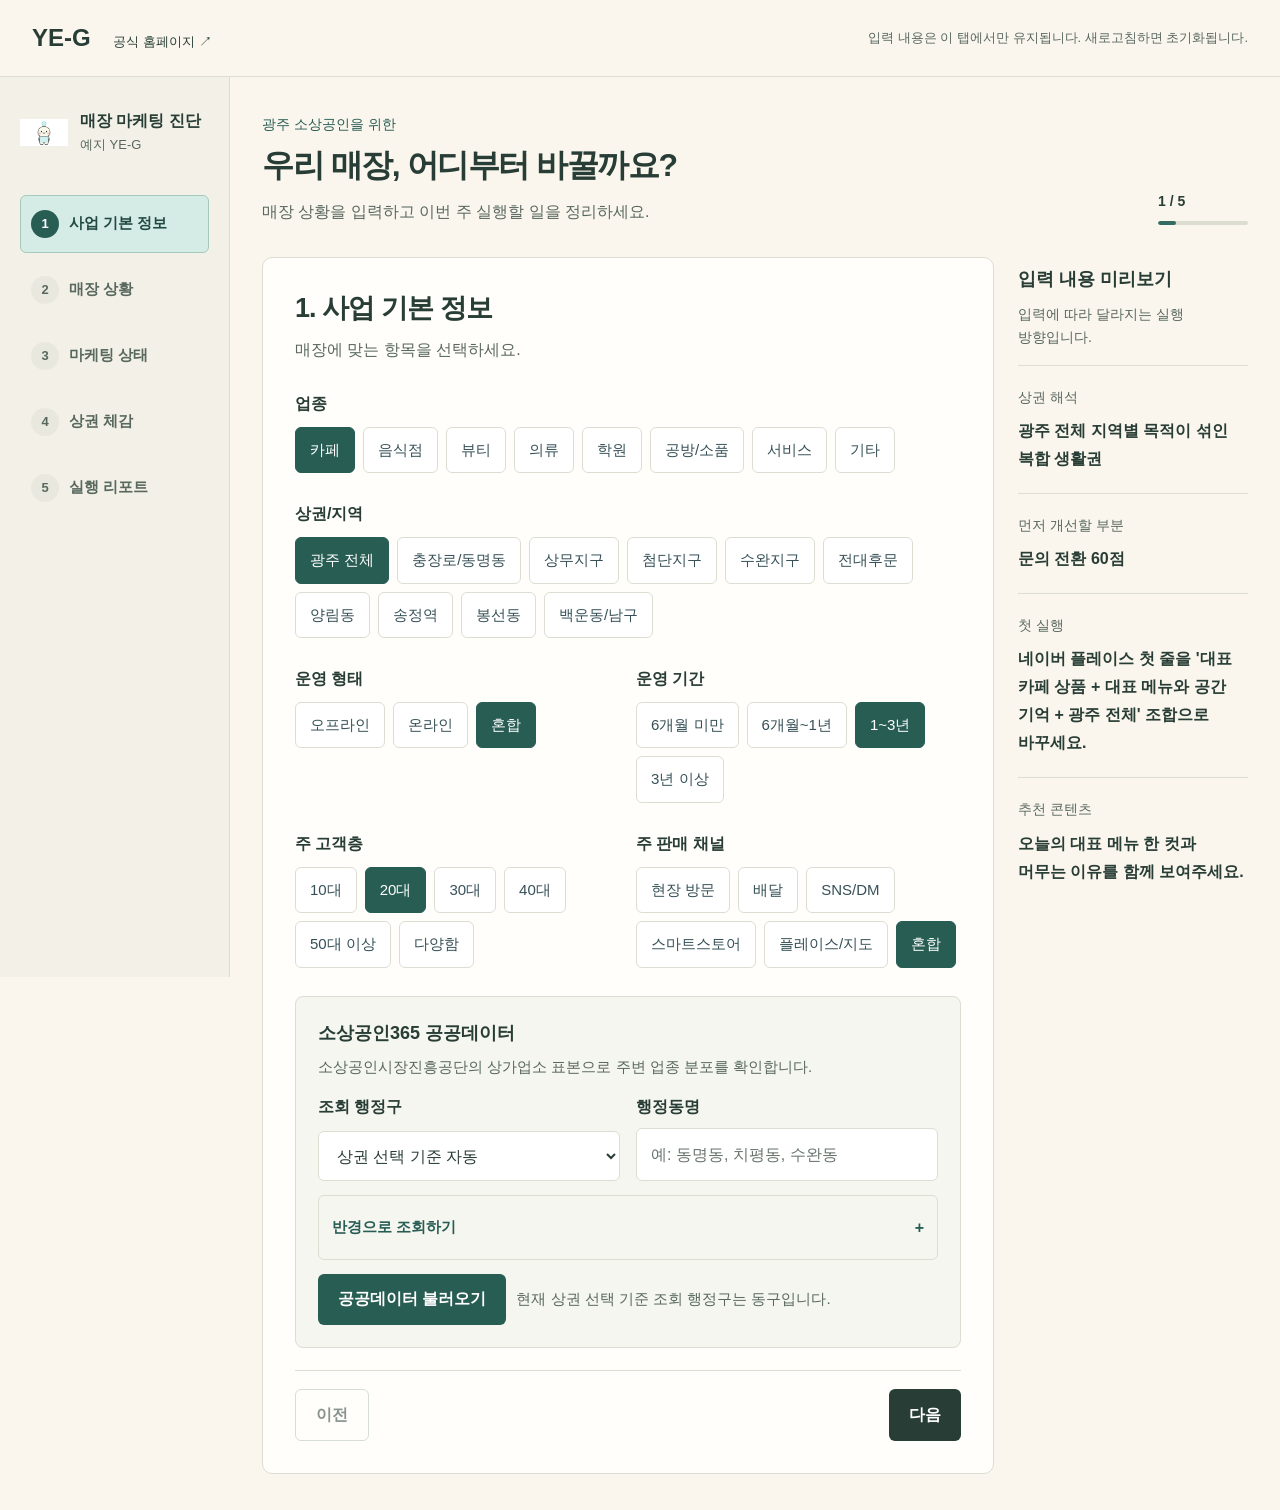
==== commit 58bdcf31: "Refine YE-G diagnosis typography and report presentation" ====
--- a/diagnosis.html
+++ b/diagnosis.html
@@ -6,7 +6,10 @@
   <title>AI 마케팅 진단 | 예지 YE-G</title>
   <meta name="description" content="사업정보와 마케팅 상태를 점검하고, 예지와 우리 가게의 실행 방향을 찾아보세요." />
   <link rel="canonical" href="https://ai-marketing-diagnosis.vercel.app/diagnosis" />
-  <link rel="stylesheet" href="/styles/diagnosis-shell.css" />
+  <link rel="icon" type="image/png" sizes="16x16" href="/assets/brand/ye-g-favicon-v1-16.png">
+  <link rel="icon" type="image/png" sizes="32x32" href="/assets/brand/ye-g-favicon-v1-32.png">
+  <link rel="icon" type="image/png" sizes="48x48" href="/assets/brand/ye-g-favicon-v1-48.png">
+  <link rel="apple-touch-icon" sizes="180x180" href="/assets/brand/ye-g-apple-touch-icon-v1-180.png">
   <style>
     :root{
       --ink:#2f241f;
@@ -669,9 +672,11 @@
       }
     }
   </style>
+  <link rel="stylesheet" href="/styles/diagnosis-shell.css" />
+  <script type="module" src="/scripts/diagnosis-presentation.mjs"></script>
 </head>
 <body>
-  <a class="diagnosis-skip" href="#stepBasic">진단 입력으로 바로가기</a>
+  <a class="diagnosis-skip" href="#diagnosisWorkspace">진단 입력으로 바로가기</a>
   <header class="diagnosis-header"><a href="/" target="_blank" rel="noopener" aria-label="예지 공식 홈페이지 새 탭에서 열기">YE-G <span>공식 홈페이지 ↗</span></a><p>입력 내용은 이 탭에서만 유지됩니다. 새로고침하면 초기화됩니다.</p></header>
   <div class="app">
     <aside class="side">
@@ -681,19 +686,12 @@
           <span>예지</span>
         </div>
         <div>
-          <div class="brand-title">광주형 마케팅 툴</div>
-          <div class="brand-sub">진단보다 실행까지 보는 로컬상권 도우미</div>
+          <div class="brand-title">매장 마케팅 진단</div>
+          <div class="brand-sub">예지 YE-G</div>
         </div>
       </div>
-      <div class="side-note">
-        예지는 점수만 알려주지 않습니다. 입력한 매장 상황을 바탕으로 오늘 올릴 문구, 이번 주 미션, 리뷰 대응, 재방문 장치를 만들어줍니다.
-      </div>
-      <div class="side-character">
-        <img src="/assets/brand/ye-g-poster.webp" alt="예지 캐릭터" />
-        <div class="side-character-caption">YE-G가 매장 상황을 읽고 오늘의 실행 루트를 잡아줍니다.</div>
-      </div>
-      <div id="stepTabs" class="steps"></div>
-      <div class="side-metric">
+      <nav id="stepTabs" class="steps" aria-label="진단 단계"></nav>
+      <div class="side-metric" hidden>
         <div class="mini-card">
           <div class="mini-label">현재 선택</div>
           <div id="sideProfile" class="mini-value">카페 · 광주 전체</div>
@@ -705,17 +703,13 @@
       </div>
     </aside>
 
-    <main class="main">
+    <main class="main" id="diagnosisWorkspace" tabindex="-1">
       <div class="topbar">
         <div>
-          <div class="eyebrow">YE-G LOCAL ACTION DIAGNOSIS</div>
-          <h1>예지와 함께 매장 마케팅을 실행 단위로 진단합니다</h1>
-          <p class="top-desc">한 번에 다 묻지 않고, 사업 정보부터 상권 체감까지 단계별로 확인한 뒤 바로 쓸 수 있는 실행 리포트를 만듭니다.</p>
-          <div class="hero-tags">
-            <span class="hero-tag">광주의 빛</span>
-            <span class="hero-tag">데이터 구슬</span>
-            <span class="hero-tag">오늘 바로 실행</span>
-          </div>
+          <div class="eyebrow">광주 소상공인을 위한</div>
+          <h1>우리 매장, 어디부터 바꿀까요?</h1>
+          <p class="top-desc">매장 상황을 입력하고 이번 주 실행할 일을 정리하세요.</p>
+
         </div>
         <div class="progress">
           <span id="progressText">1 / 5</span>
@@ -729,9 +723,9 @@
             <div class="step-head">
               <div>
                 <h2 class="step-title">1. 사업 기본 정보</h2>
-                <p class="step-copy">업종, 상권, 고객층이 달라지면 같은 점수라도 실행 방향이 달라져야 합니다.</p>
-              </div>
-              <span class="pill">기초 분류</span>
+                <p class="step-copy">매장에 맞는 항목을 선택하세요.</p>
+              </div>
+
             </div>
             <div class="group">
               <div class="label">업종</div>
@@ -765,9 +759,9 @@
               <div class="market-head">
                 <div>
                   <div class="market-title">소상공인365 공공데이터</div>
-                  <div class="market-copy">선택한 업종과 상권을 기준으로 행정동 표본, 공식 업종 소분류 후보, 선택 반경 데이터를 함께 반영합니다.</div>
+                  <div class="market-copy">소상공인시장진흥공단의 상가업소 표본으로 주변 업종 분포를 확인합니다.</div>
                 </div>
-                <span class="pill">상권 데이터</span>
+
               </div>
               <div class="grid">
                 <div class="field">
@@ -787,7 +781,7 @@
                 </div>
               </div>
               <details class="advanced-market">
-                <summary>정확한 반경 분석이 필요할 때만 열기</summary>
+                <summary>반경으로 조회하기</summary>
                 <div class="grid">
                   <div class="field">
                     <label for="marketLongitude">경도</label>
@@ -810,7 +804,7 @@
               </details>
               <div class="market-actions">
                 <button id="marketLoadBtn" type="button" class="btn blue">공공데이터 불러오기</button>
-                <div id="marketStatus" class="market-status">Vercel 환경변수 연결 후 조회할 수 있습니다.</div>
+                <div id="marketStatus" role="status" aria-live="polite" class="market-status"></div>
               </div>
               <div id="marketSummary" class="market-summary"></div>
             </div>
@@ -820,9 +814,9 @@
             <div class="step-head">
               <div>
                 <h2 class="step-title">2. 매장 상황 입력</h2>
-                <p class="step-copy">여기가 차별화의 재료입니다. 빈칸이 많으면 AI도 뻔한 조언을 할 수밖에 없습니다.</p>
-              </div>
-              <span class="pill">실행 재료</span>
+                <p class="step-copy">대표 상품과 현재 고민을 알려주세요.</p>
+              </div>
+
             </div>
             <div class="grid">
               <div class="field">
@@ -871,9 +865,9 @@
             <div class="step-head">
               <div>
                 <h2 class="step-title">3. 마케팅 상태 체크</h2>
-                <p class="step-copy">검색, 콘텐츠, 전환, 리뷰, 재방문 장치가 실제로 돌아가는지 확인합니다.</p>
-              </div>
-              <span class="pill">마케팅 엔진</span>
+                <p class="step-copy">각 항목이 현재 매장에 얼마나 해당하는지 선택하세요.</p>
+              </div>
+
             </div>
             <div id="marketingQuestions" class="question-list"></div>
           </div>
@@ -882,7 +876,7 @@
             <div class="step-head">
               <div>
                 <h2 class="step-title">4. 상권 체감 체크</h2>
-                <p class="step-copy">광주 로컬상권에서는 위치, 시간대, 경쟁 밀도, 현장 가시성이 결과를 크게 바꿉니다.</p>
+                <p class="step-copy">주변 상권과 매장의 현재 상황을 선택하세요.</p>
               </div>
               <span class="pill">로컬 맥락</span>
             </div>
@@ -893,9 +887,9 @@
             <div class="step-head">
               <div>
                 <h2 class="step-title">5. 예지 실행 리포트</h2>
-                <p class="step-copy">점수보다 중요한 것은 오늘 바로 바꿀 수 있는 문구, 미션, 지표입니다.</p>
-              </div>
-              <span class="pill">실행안 출력</span>
+                <p class="step-copy">입력한 매장 상황을 바탕으로 정리한 실행안입니다.</p>
+              </div>
+
             </div>
             <div class="result-wrap">
               <div class="result-hero">
@@ -909,7 +903,6 @@
                   <div class="small">실행 준비도</div>
                   <div id="resultScore" class="big">0</div>
                 </div>
-                <img class="result-character" src="/assets/brand/ye-g-poster.webp" alt="예지 캐릭터" />
               </div>
               <div class="report-actions">
                 <label class="report-output-mode" for="reportExportMode">
@@ -923,39 +916,39 @@
                 <button id="printReportBtn" type="button" class="btn secondary">리포트 저장/인쇄</button>
                 <button id="copyReportBtn" type="button" class="btn secondary">리포트 복사</button>
                 <button id="downloadReportBtn" type="button" class="btn secondary">텍스트 다운로드</button>
-                <span id="reportActionStatus" class="report-action-status"></span>
+                <span id="reportActionStatus" role="status" aria-live="polite" class="report-action-status"></span>
               </div>
 
               <div class="report-grid">
                 <div class="report-card full">
-                  <div class="report-title">예지의 핵심 판단</div>
+                  <h3 class="report-title">예지의 핵심 판단</h3>
                   <div id="resultInsight" class="report-body"></div>
                 </div>
                 <div class="report-card">
-                  <div class="report-title">잡아야 할 한 줄 포지션</div>
+                  <h3 class="report-title">우리 매장의 선택 이유</h3>
                   <div id="positionBox" class="copy-box"></div>
                 </div>
                 <div class="report-card">
-                  <div class="report-title">오늘 바로 쓸 문구</div>
+                  <h3 class="report-title">오늘 바로 쓸 문구</h3>
                   <div id="copyBox" class="copy-box"></div>
                 </div>
                 <div class="report-card full">
-                  <div class="report-title">이번 주 실행 미션</div>
+                  <h3 class="report-title">이번 주 실행 미션</h3>
                   <div id="actionsBox" class="action-list"></div>
                 </div>
                 <div class="report-card full">
-                  <div class="report-title">추천 KPI</div>
+                  <h3 class="report-title">이번 주 확인할 지표</h3>
                   <div id="kpiBox" class="kpi-grid"></div>
                 </div>
                 <div class="report-card full">
-                  <div class="report-title">공공데이터 상권 근거</div>
+                  <h3 class="report-title">상권 데이터 참고</h3>
                   <div id="marketResultBox" class="report-body">소상공인365 데이터를 불러오면 동일 업종 밀도와 주요 업종 분포가 여기에 반영됩니다.</div>
                 </div>
                 <div class="report-card full">
-                  <div class="report-title">AI로 더 날카롭게 확장</div>
-                  <div class="report-body">예지가 만든 실행 리포트를 바탕으로 플레이스 문구, SNS 콘텐츠, 리뷰 답글, 7일 실행표를 더 구체화합니다.</div>
-                  <button id="aiGenerateBtn" type="button" class="btn blue" style="margin-top:12px">예지 AI 리포트 생성</button>
-                  <div id="aiStatus" class="ai-status">Vercel API 키가 연결되어 있으면 실제 AI 리포트가 생성됩니다.</div>
+                  <h3 class="report-title">맞춤 실행안</h3>
+                  <div class="report-body">소개 문구, 리뷰 답글과 7일 실행표를 만듭니다.</div>
+                  <button id="aiGenerateBtn" type="button" class="btn blue" style="margin-top:12px">AI 실행안 생성</button>
+                  <div id="aiStatus" role="status" aria-live="polite" class="ai-status"></div>
                   <div id="aiOutput" class="ai-output"></div>
                 </div>
               </div>
@@ -970,26 +963,19 @@
         </section>
 
         <aside class="panel preview">
-          <div class="preview-character">
-            <img src="/assets/brand/ye-g-poster.webp" alt="예지 캐릭터" />
-            <div>
-              <strong>YE-G</strong>
-              <span>광주의 따뜻한 빛과 데이터 구슬로 실행 포인트를 찾아요.</span>
-            </div>
-          </div>
-          <h3>예지 미리보기</h3>
-          <p>선택과 입력이 바뀌면 오른쪽 리포트 방향도 함께 바뀝니다.</p>
+          <h3>입력 내용 미리보기</h3>
+          <p>입력에 따라 달라지는 실행 방향입니다.</p>
           <div class="preview-list">
             <div class="preview-item">
               <div class="k">상권 해석</div>
               <div id="previewRegion" class="v">광주 전체 복합 생활권</div>
             </div>
             <div class="preview-item">
-              <div class="k">현재 병목</div>
+              <div class="k">먼저 개선할 부분</div>
               <div id="previewBottleneck" class="v">브랜딩 증거 부족</div>
             </div>
             <div class="preview-item">
-              <div class="k">오늘 미션</div>
+              <div class="k">첫 실행</div>
               <div id="previewMission" class="v">대표 상품을 한 문장으로 고정하기</div>
             </div>
             <div class="preview-item">
@@ -997,10 +983,7 @@
               <div id="previewContent" class="v">대표 상품 사진 + 방문 이유</div>
             </div>
           </div>
-          <div class="intro-shot">
-            <img src="/assets/brand/ye-g-poster.webp" alt="예지 캐릭터 소개" />
-            <div class="intro-shot-caption">예지(YE-G): 광주의 빛과 데이터 구슬을 모티브로 한 로컬 마케팅 안내자</div>
-          </div>
+
         </aside>
       </div>
     </main>
@@ -1654,7 +1637,7 @@
     function markAiResultStale(){
       const status = document.getElementById("aiStatus");
       const output = document.getElementById("aiOutput");
-      if(status && status.dataset.loading !== "true") status.textContent = "예지 AI 리포트 생성 버튼을 누르면 더 구체적인 실행표가 표시됩니다.";
+      if(status && status.dataset.loading !== "true") status.textContent = "";
       if(output) output.textContent = "";
     }
 
@@ -1835,7 +1818,7 @@
       if(!button || !status) return;
 
       if(window.location.protocol === "file:"){
-        status.textContent = "공공데이터 조회는 Vercel 배포 주소에서 확인할 수 있습니다. 로컬 파일에서는 기본 리포트만 동작합니다.";
+        status.textContent = "공공데이터를 조회하려면 홈페이지에서 진단을 열어 주세요.";
         return;
       }
 
@@ -1891,14 +1874,14 @@
       const status = document.getElementById("aiStatus");
       const output = document.getElementById("aiOutput");
       if(window.location.protocol === "file:"){
-        status.textContent = "AI 기능은 Vercel 배포 주소에서 확인할 수 있습니다. 로컬 파일에서는 기본 예지 리포트만 동작합니다.";
+        status.textContent = "AI 실행안을 만들려면 홈페이지에서 진단을 열어 주세요.";
         return;
       }
 
       const payload = currentDiagnosis;
       button.disabled = true;
       status.dataset.loading = "true";
-      status.textContent = "예지가 실행 리포트를 더 날카롭게 만드는 중입니다.";
+      status.textContent = "맞춤 실행안을 만들고 있습니다.";
       output.textContent = "";
 
       try {
--- a/styles/diagnosis-shell.css
+++ b/styles/diagnosis-shell.css
@@ -1,8 +1,171 @@
-/* Isolated navigation and approved character presentation only. */
-.diagnosis-header{display:flex;justify-content:space-between;align-items:center;gap:20px;padding:16px 24px;background:#f8f7f1;border-bottom:1px solid #d7e4dc;color:#253630}
-.diagnosis-header a{font-size:23px;font-weight:900;text-decoration:none;color:inherit;white-space:nowrap}.diagnosis-header a span{font-size:12px;font-weight:600;margin-left:12px}.diagnosis-header p{font-size:12px;margin:0;line-height:1.7}.diagnosis-header a:focus-visible{outline:3px solid #257f85;outline-offset:5px}.diagnosis-skip{position:absolute;top:-100px;left:20px;z-index:100;background:#253630;color:#fff;padding:14px}.diagnosis-skip:focus{top:10px}
-/* Higher specificity wins over retained inline styles. Never crop the approved still. */
-.app .avatar img,.app .side-character img,.app .preview-character img,.app .result-character,.app .intro-shot img{object-fit:contain;background:#fff;animation:none}
-.app .side-character img{aspect-ratio:1 / 1}.app .intro-shot img{height:auto;aspect-ratio:1 / 1}.app .avatar img{height:100%}
-@media(max-width:720px){.diagnosis-header{padding:14px 16px;display:block}.diagnosis-header p{margin-top:8px;font-size:11px}}
-@media print{.diagnosis-header,.diagnosis-skip{display:none!important}}
+/* YE-G diagnosis uses the homepage's paper, ink and teal palette. */
+:root {
+  --ink: #283d35;
+  --text: #283d35;
+  --muted: #59685f;
+  --line: #dcded2;
+  --brown: #283d35;
+  --accent: #356c61;
+  --accent-dark: #285d54;
+}
+body { background: #faf6ee; color: var(--ink); line-height: 1.65; word-break: keep-all; overflow-wrap: anywhere; }
+html { scroll-behavior: auto; }
+button, input, textarea, select { font: inherit; }
+[hidden] { display: none !important; }
+.diagnosis-header { display: flex; justify-content: space-between; align-items: center; gap: 24px; padding: 18px 32px; border-bottom: 1px solid var(--line); }
+.diagnosis-header a { color: var(--ink); font-size: 24px; font-weight: 800; text-decoration: none; white-space: nowrap; }
+.diagnosis-header a span { font-size: 13px; font-weight: 500; margin-left: 16px; }
+.diagnosis-header p { font-size: 13px; color: var(--muted); }
+.diagnosis-skip { position: absolute; top: -100px; left: 20px; z-index: 100; background: var(--ink); color: white; padding: 12px; }
+.diagnosis-skip:focus { top: 10px; }
+:focus-visible { outline: 3px solid #257f85 !important; outline-offset: 4px; }
+.app { grid-template-columns: 230px minmax(0, 1fr); max-width: 1800px; margin-inline: auto; }
+.side { background: #f2f0e7; color: var(--ink); border-right: 1px solid var(--line); padding: 28px 20px; }
+.brand { gap: 12px; }
+.avatar { width: 48px; height: 56px; flex: none; border: 0; background: transparent; box-shadow: none; border-radius: 0; }
+.avatar img { object-fit: contain; }
+.brand-title { font-size: 16px; color: var(--ink); font-weight: 700; }
+.brand-sub { font-size: 13px; color: var(--muted); }
+.steps { gap: 8px; margin-top: 34px; }
+.step-tab { padding: 14px 10px; border-radius: 6px; border: 1px solid transparent; background: transparent; color: var(--muted); box-shadow: none; }
+.step-tab.active { background: #d5ece6; color: #234a40; border-color: #a7c9bc; box-shadow: none; }
+.step-tab.done { border-color: transparent; color: var(--ink); }
+.step-tab.done .step-num { background: #e0e5d9; }
+.step-tab.active .step-num { background: var(--accent-dark); color: white; }
+.step-num { background: #e8e8de; font-size: 13px; font-weight: 600; }
+.step-name { font-size: 15px; font-weight: 650; }
+.main { padding: 36px 32px; }
+.topbar { margin-bottom: 32px; align-items: flex-end; }
+.eyebrow { font-size: 14px; font-weight: 550; }
+h1 { font-size: clamp(28px, 2.5vw, 40px); letter-spacing: -.045em; line-height: 1.35; margin-top: 8px; }
+.top-desc { color: var(--muted); font-size: 16px; margin-top: 12px; max-width: 42em; }
+.progress { min-width: 90px; border: 0; background: transparent; border-radius: 0; padding: 0; box-shadow: none; font-size: 14px; }
+.bar { height: 4px; background: #dcded2; }
+.fill { background: var(--accent); }
+.stage { grid-template-columns: minmax(0, 1fr) 230px; gap: 24px; }
+.panel { background: #fffefa; border: 1px solid var(--line); border-radius: 10px; box-shadow: none; backdrop-filter: none; min-width: 0; }
+.step-card { padding: 32px; }
+.step-head { margin-bottom: 28px; }
+.step-title { font-size: 27px; line-height: 1.4; letter-spacing: -.035em; }
+.step-copy { font-size: 16px; color: var(--muted); }
+.step-head > .pill { display: none; }
+.group { margin-top: 28px; }
+.label, .field label { font-size: 16px; font-weight: 650; color: var(--ink); }
+.chip { border-radius: 6px; padding: 10px 14px; font-size: 15px; font-weight: 500; min-height: 44px; }
+.chip.active { background: var(--accent-dark); border-color: var(--accent-dark); box-shadow: none; }
+.field input, .field select, .field textarea { font-size: 16px; border-radius: 6px; background: #fff; color: var(--ink); }
+.field select { appearance: auto; }
+.field input::placeholder, .field textarea::placeholder { color: #69746d; }
+.market-panel { padding: 22px; background: #f4f6ef; border-color: var(--line); border-radius: 8px; }
+.market-title { font-size: 18px; font-weight: 650; }
+.market-copy, .market-status, .market-detail, .market-mini-list { font-size: 15px; color: var(--muted); }
+.market-stats, .market-insight-grid { grid-template-columns: repeat(2, minmax(0, 1fr)); }
+.market-stat, .market-insight-card, .market-summary { border-radius: 6px; background: #fffefa; }
+.market-stat .k, .market-insight-card .k { color: var(--muted); font-size: 14px; }
+.market-insight-card .v { font-size: 16px; font-weight: 500; line-height: 1.65; }
+.market-tag { border-color: var(--line); background: #eef2e8; font-size: 13px; font-weight: 500; }
+.advanced-market { border: 1px solid var(--line); border-radius: 6px; background: transparent; }
+.advanced-market summary { font-size: 15px; font-weight: 600; padding-block: 6px; }
+.question { background: transparent; padding: 22px 0; border: 0; border-bottom: 1px solid var(--line); border-radius: 0; }
+.question p { font-size: 17px; font-weight: 600; line-height: 1.65; }
+.scale button { background: #fff; border-radius: 6px; font-size: 14px; min-height: 56px; font-weight: 500; }
+.scale .n { font-weight: 650; }
+.scale button.active { background: var(--accent-dark); border-color: var(--accent-dark); }
+.btn { border-radius: 6px; background: var(--ink); font-size: 16px; padding: 12px 20px; font-weight: 600; min-height: 48px; box-shadow: none; }
+.btn.blue { background: var(--accent-dark); box-shadow: none; }
+.btn.secondary { background: transparent; box-shadow: none; border-color: #b6c3b7; }
+.preview { background: transparent; border: 0; padding: 8px 0; top: 24px; }
+.preview h3 { font-size: 18px; font-weight: 650; }
+.preview p { color: var(--muted); font-size: 14px; }
+.preview-list { gap: 0; }
+.preview-item { border: 0; border-top: 1px solid var(--line); border-radius: 0; background: transparent; padding: 20px 0; }
+.preview-item .k { font-size: 14px; color: var(--muted); font-weight: 500; }
+.preview-item .v { font-size: 16px; font-weight: 600; line-height: 1.75; margin-top: 8px; }
+.stage:has(#stepResult:not(.hidden)) .preview-item:nth-child(n+3) { display: none; }
+.result-hero { grid-template-columns: minmax(0, 1fr) auto; background: #283d35; padding: 28px; border-radius: 8px; gap: 20px; box-shadow: none; }
+.result-type { font-size: 28px; line-height: 1.45; }
+.result-summary { font-size: 17px; line-height: 1.7; color: #eef3eb; }
+.result-label, .scorebox .small { font-size: 14px; color: #d5ece6; }
+.scorebox { min-width: 90px; background: transparent; border: 0; }
+.report-grid { grid-template-columns: minmax(0, 1fr); gap: 0; }
+.report-card { padding: 28px 0; border: 0; border-bottom: 1px solid var(--line); border-radius: 0; background: transparent; }
+.report-title { font-size: 21px; font-weight: 650; margin-bottom: 16px; }
+.report-body, .copy-box, .action p, .kpi-card, .ai-status { font-size: 16px; line-height: 1.75; }
+.copy-box { background: #f2f4ed; border: 0; border-left: 3px solid #a7c9bc; border-radius: 0; padding: 20px; }
+.kpi-grid { grid-template-columns: repeat(2, minmax(0, 1fr)); gap: 14px; }
+.kpi { padding: 18px; background: #f2f4ed; border-radius: 6px; }
+.kpi .k, .kpi .v { font-size: 16px; line-height: 1.65; }
+.report-actions { gap: 12px; padding-block: 16px; }
+.report-output-mode { font-size: 15px; }
+.report-output-mode select { font-size: 16px; min-height: 44px; }
+.ai-status { color: var(--muted); }
+.ai-status:empty { display: none; }
+.ai-readable { font-size: 17px; line-height: 1.7; max-width: 66ch; color: #283d35; }
+.ai-section-title { font-size: 21px; line-height: 1.5; font-weight: 700; margin: 36px 0 16px; padding-top: 24px; border-top: 1px solid var(--line); white-space: pre-wrap; }
+.ai-line { white-space: pre-wrap; overflow-wrap: anywhere; min-width: 0; }
+.ai-line:empty { min-height: .8em; }
+.app *, .app *::before, .app *::after { animation: none !important; transition: none !important; }
+.app button:hover, .question:hover, .preview-item:hover { transform: none; box-shadow: none; filter: none; }
+.preview-item:hover { background: transparent; }
+@media (max-width: 1279px) {
+  .app { grid-template-columns: 200px minmax(0, 1fr); }
+  .main { padding: 28px 24px; }
+  .stage { grid-template-columns: minmax(0, 1fr); }
+  .preview { position: static; }
+  .preview-list { grid-template-columns: repeat(2, minmax(0, 1fr)); gap: 0 24px; }
+  .side { position: sticky; height: 100vh; }
+}
+@media (max-width: 900px) {
+  .app { grid-template-columns: minmax(0, 1fr); }
+  .side { position: static; height: auto; border-right: 0; border-bottom: 1px solid var(--line); padding: 16px 24px; }
+  .brand { display: flex; margin-bottom: 16px; }
+  .steps { margin: 0; grid-template-columns: repeat(5, minmax(0, 1fr)); gap: 6px; }
+  .step-tab { flex-direction: column; text-align: center; padding: 10px 4px; gap: 6px; }
+  .step-name { font-size: 14px; }
+}
+@media (max-width: 600px) {
+  .diagnosis-header { padding: 16px; flex-wrap: wrap; gap: 8px; }
+  .diagnosis-header p { font-size: 12px; }
+  .side { padding: 12px; }
+  .step-name { font-size: 12px; }
+  .main { padding: 24px 12px; }
+  .topbar { display: block; margin-bottom: 24px; }
+  h1 { font-size: 28px; }
+  .progress { margin-top: 20px; max-width: 130px; }
+  .step-card { padding: 24px 16px; }
+  .step-title { font-size: 24px; }
+  .grid { grid-template-columns: minmax(0, 1fr); }
+  .market-panel { padding: 16px; }
+  .market-stats, .market-insight-grid, .kpi-grid { grid-template-columns: minmax(0, 1fr); }
+  .scale { grid-template-columns: repeat(5, minmax(0, 1fr)); gap: 5px; }
+  .scale button { padding: 10px 2px; font-size: 13px; }
+  .preview { padding: 16px; }
+  .preview-list { grid-template-columns: minmax(0, 1fr); }
+  .result-hero { padding: 22px; }
+  .result-type { font-size: 25px; }
+  .scorebox { text-align: left; }
+  .ai-readable { font-size: 16px; }
+  .ai-section-title { font-size: 20px; }
+  .report-actions { flex-direction: column; align-items: stretch; }
+  .report-output-mode { display: flex; flex-wrap: wrap; }
+}
+@media print {
+  .diagnosis-header, .diagnosis-skip { display: none !important; }
+  .app, .stage { display: block; }
+  .ai-readable { max-width: none; }
+  .ai-section-title { break-after: avoid; }
+}
+
+.action { background: transparent; border-radius: 6px; padding: 18px; }
+.action p { font-size: 16px; line-height: 1.75; }
+.kpi-card { background: #f2f4ed; border: 0; border-radius: 6px; padding: 20px; }
+.kpi-card .name { font-size: 17px; font-weight: 650; }
+.kpi-card .desc { font-size: 15px; line-height: 1.65; color: var(--muted); }
+.report-output-mode { border-radius: 6px; }
+@media (min-width: 601px) and (max-width: 720px) {
+  .grid { grid-template-columns: repeat(2, minmax(0, 1fr)); }
+  .scale { grid-template-columns: repeat(5, minmax(0, 1fr)); }
+}
+
+.ai-action { padding: 10px 14px; margin-block: 6px; border-left: 3px solid #a7c9bc; background: #f2f4ed; }
+.ai-list-line { padding-left: 1em; text-indent: -1em; margin-block: 6px; }
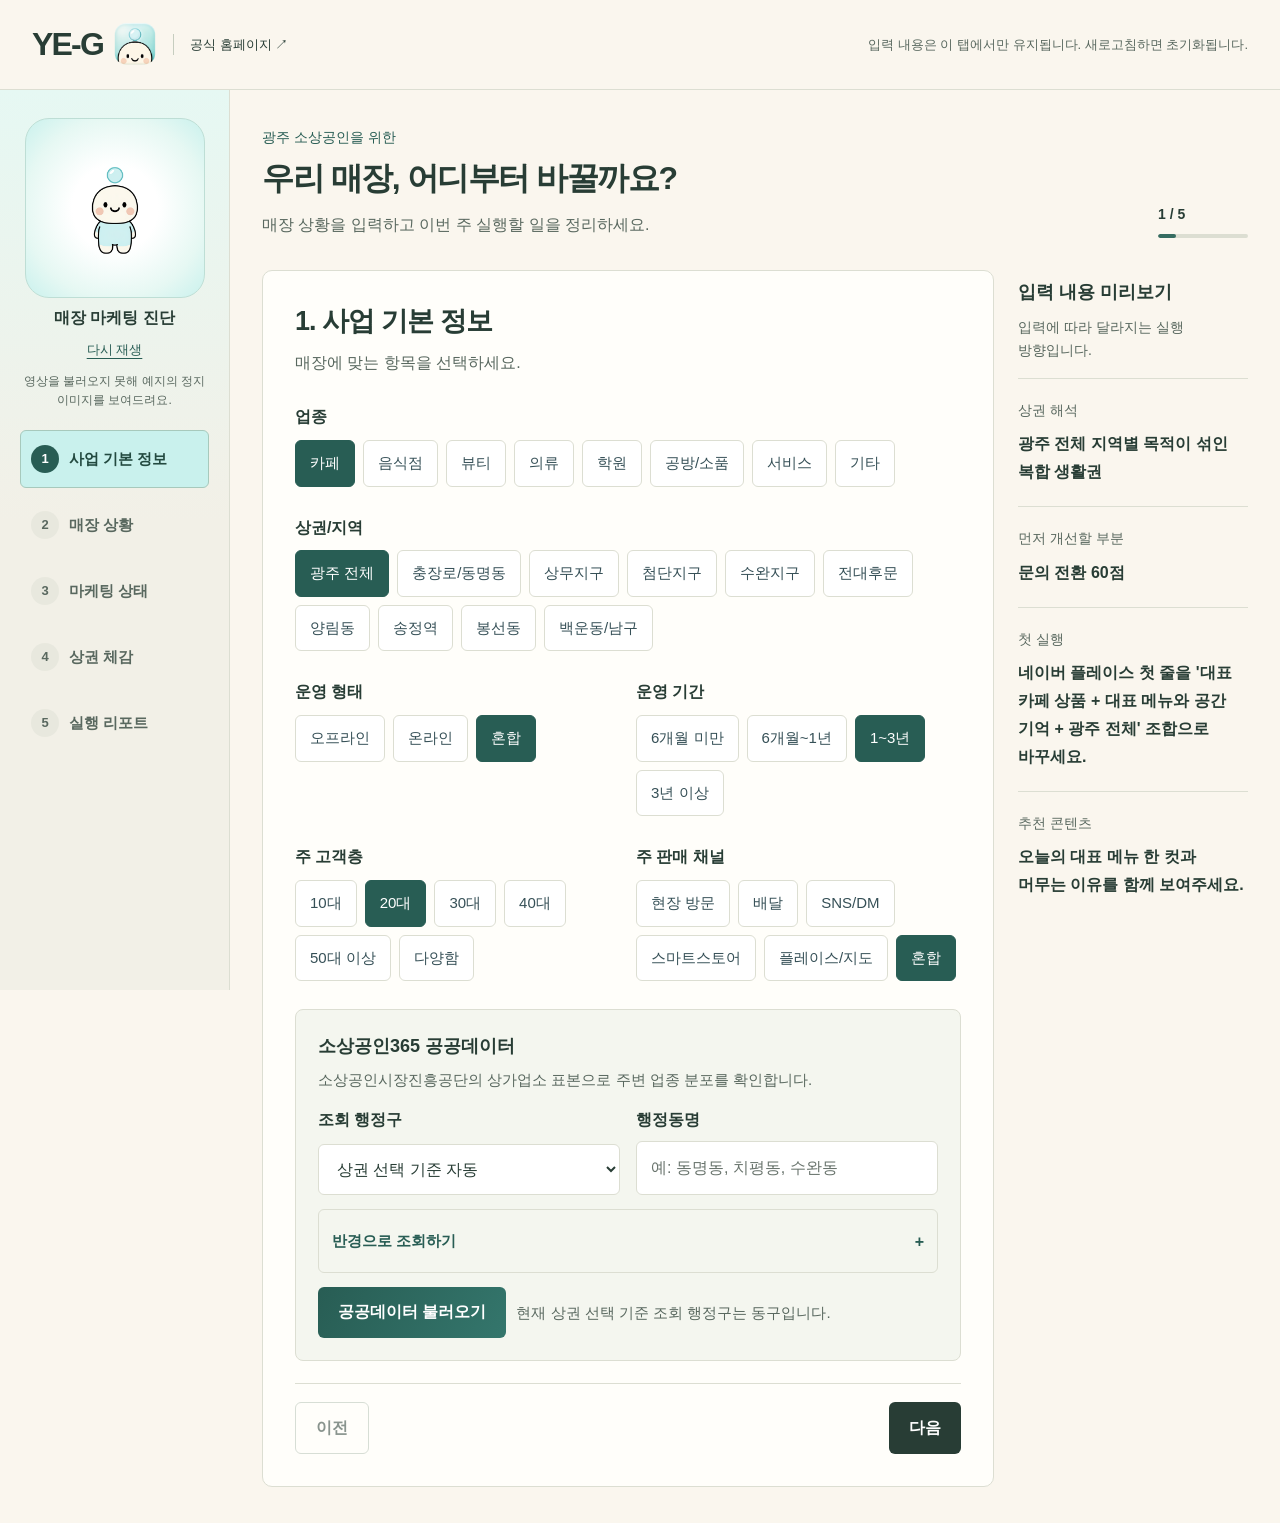
==== commit 583b73c6: "Unify YE-G logo and reuse character motion in diagnosis" ====
--- a/diagnosis.html
+++ b/diagnosis.html
@@ -674,20 +674,25 @@
   </style>
   <link rel="stylesheet" href="/styles/diagnosis-shell.css" />
   <script type="module" src="/scripts/diagnosis-presentation.mjs"></script>
+  <script type="module" src="/scripts/character-player.mjs"></script>
 </head>
 <body>
   <a class="diagnosis-skip" href="#diagnosisWorkspace">진단 입력으로 바로가기</a>
-  <header class="diagnosis-header"><a href="/" target="_blank" rel="noopener" aria-label="예지 공식 홈페이지 새 탭에서 열기">YE-G <span>공식 홈페이지 ↗</span></a><p>입력 내용은 이 탭에서만 유지됩니다. 새로고침하면 초기화됩니다.</p></header>
+  <header class="diagnosis-header"><a href="/" target="_blank" rel="noopener" aria-label="예지 공식 홈페이지 새 탭에서 열기">YE-G<img class="wordmark-face" src="/assets/brand/ye-g-header-logo.png" alt="" width="44" height="44"><span>공식 홈페이지 ↗</span></a><p>입력 내용은 이 탭에서만 유지됩니다. 새로고침하면 초기화됩니다.</p></header>
   <div class="app">
     <aside class="side">
-      <div class="brand">
-        <div class="avatar">
-          <img src="/assets/brand/ye-g-poster.webp" alt="" />
-          <span>예지</span>
+      <div class="diagnosis-character" data-character-player data-playback="poster">
+        <div class="diagnosis-character-frame" role="img" aria-label="민트색 빛의 구슬과 함께 인사하는 예지">
+          <div class="diagnosis-character-media">
+            <img data-character-poster src="/assets/brand/ye-g-poster.webp" width="1280" height="720" alt="">
+            <video muted playsinline preload="none" aria-hidden="true" tabindex="-1" disablepictureinpicture></video>
+            <video muted playsinline preload="none" aria-hidden="true" tabindex="-1" disablepictureinpicture></video>
+          </div>
         </div>
-        <div>
+        <div class="diagnosis-character-caption">
           <div class="brand-title">매장 마케팅 진단</div>
-          <div class="brand-sub">예지 YE-G</div>
+          <button type="button" data-playback-toggle hidden aria-pressed="false">애니메이션 재생</button>
+          <p class="diagnosis-playback-status" data-playback-status role="status" aria-live="polite"></p>
         </div>
       </div>
       <nav id="stepTabs" class="steps" aria-label="진단 단계"></nav>
--- a/styles/diagnosis-shell.css
+++ b/styles/diagnosis-shell.css
@@ -20,7 +20,7 @@
 .diagnosis-skip:focus { top: 10px; }
 :focus-visible { outline: 3px solid #257f85 !important; outline-offset: 4px; }
 .app { grid-template-columns: 230px minmax(0, 1fr); max-width: 1800px; margin-inline: auto; }
-.side { background: #f2f0e7; color: var(--ink); border-right: 1px solid var(--line); padding: 28px 20px; }
+.side { background: linear-gradient(180deg, #e6f8f3 0%, #f2f0e7 430px); color: var(--ink); border-right: 1px solid var(--line); padding: 28px 20px; }
 .brand { gap: 12px; }
 .avatar { width: 48px; height: 56px; flex: none; border: 0; background: transparent; box-shadow: none; border-radius: 0; }
 .avatar img { object-fit: contain; }
@@ -28,7 +28,7 @@
 .brand-sub { font-size: 13px; color: var(--muted); }
 .steps { gap: 8px; margin-top: 34px; }
 .step-tab { padding: 14px 10px; border-radius: 6px; border: 1px solid transparent; background: transparent; color: var(--muted); box-shadow: none; }
-.step-tab.active { background: #d5ece6; color: #234a40; border-color: #a7c9bc; box-shadow: none; }
+.step-tab.active { background: #c9f1ed; color: #234a40; border-color: #a7c9bc; box-shadow: none; }
 .step-tab.done { border-color: transparent; color: var(--ink); }
 .step-tab.done .step-num { background: #e0e5d9; }
 .step-tab.active .step-num { background: var(--accent-dark); color: white; }
@@ -72,7 +72,7 @@
 .scale .n { font-weight: 650; }
 .scale button.active { background: var(--accent-dark); border-color: var(--accent-dark); }
 .btn { border-radius: 6px; background: var(--ink); font-size: 16px; padding: 12px 20px; font-weight: 600; min-height: 48px; box-shadow: none; }
-.btn.blue { background: var(--accent-dark); box-shadow: none; }
+.btn.blue { background: linear-gradient(120deg, #285d54, #34766c); box-shadow: none; }
 .btn.secondary { background: transparent; box-shadow: none; border-color: #b6c3b7; }
 .preview { background: transparent; border: 0; padding: 8px 0; top: 24px; }
 .preview h3 { font-size: 18px; font-weight: 650; }
@@ -167,5 +167,96 @@
   .scale { grid-template-columns: repeat(5, minmax(0, 1fr)); }
 }
 
-.ai-action { padding: 10px 14px; margin-block: 6px; border-left: 3px solid #a7c9bc; background: #f2f4ed; }
+.ai-action { padding: 10px 14px; margin-block: 6px; border-left: 3px solid #68c8c7; background: #e6f8f3; }
 .ai-list-line { padding-left: 1em; text-indent: -1em; margin-block: 6px; }
+
+/* Official wordmark proportions, shared original face asset. */
+.diagnosis-header a {
+  display: inline-flex;
+  align-items: center;
+  flex: none;
+  font-size: 32px;
+  font-weight: 850;
+  letter-spacing: -1.8px;
+}
+.diagnosis-header .wordmark-face {
+  width: 44px;
+  height: 44px;
+  object-fit: contain;
+  margin-left: 10px;
+  flex: none;
+}
+.diagnosis-header a span {
+  letter-spacing: 0;
+  border-left: 1px solid #c6cdbf;
+  padding-left: 16px;
+  margin-left: 16px;
+}
+/* A square surround holds the whole 16:9 source without cropping. */
+.diagnosis-character { display: grid; justify-items: center; gap: 10px; }
+.diagnosis-character-frame {
+  width: min(100%, 180px);
+  aspect-ratio: 1;
+  position: relative;
+  border: 1px solid #beded5;
+  border-radius: 24px;
+  background: radial-gradient(ellipse at center, #fff 0%, #fff 34%, #e6f8f3 72%, #c9f1ed 100%);
+  isolation: isolate;
+}
+.diagnosis-character-media {
+  position: absolute;
+  inset: 0;
+  /* The original white field blends into the pale surround. No asset is edited. */
+  mix-blend-mode: multiply;
+}
+.diagnosis-character-media > img,
+.diagnosis-character-media > video {
+  position: absolute;
+  inset: 0;
+  display: block;
+  width: 100%;
+  height: 100%;
+  object-fit: contain;
+}
+.diagnosis-character-media > video { opacity: 0; pointer-events: none; z-index: 1; }
+.diagnosis-character-media > video.is-active { opacity: 1; z-index: 2; }
+.diagnosis-character-caption { text-align: center; min-width: 0; }
+.diagnosis-character [data-playback-toggle] {
+  display: inline-block;
+  min-height: 44px;
+  padding: 8px 6px;
+  border: 0;
+  background: transparent;
+  color: #285d54;
+  font-size: 13px;
+  text-decoration: underline;
+  text-underline-offset: 4px;
+}
+.diagnosis-character [data-playback-toggle]:disabled { color: #59685f; cursor: default; text-decoration: none; }
+.diagnosis-playback-status { font-size: 12px; color: var(--muted); line-height: 1.6; }
+.diagnosis-character[data-playback="playing"] .diagnosis-playback-status {
+  position: absolute;
+  width: 1px;
+  height: 1px;
+  overflow: hidden;
+  clip-path: inset(50%);
+  white-space: nowrap;
+}
+.diagnosis-character + .steps { margin-top: 20px; }
+/* Existing clips already move the character; no second motion is layered on top. */
+@media (min-width: 901px) and (max-height: 800px) {
+  .diagnosis-character-frame { width: 150px; }
+  .side { padding-block: 20px; }
+  .steps { gap: 6px; }
+}
+@media (max-width: 900px) {
+  .diagnosis-character { grid-template-columns: 132px minmax(0, 1fr); justify-content: start; justify-items: start; gap: 20px; }
+  .diagnosis-character-frame { width: 132px; }
+  .diagnosis-character-caption { align-self: center; text-align: left; }
+  .diagnosis-character + .steps { margin-top: 16px; }
+}
+@media (max-width: 600px) {
+  .diagnosis-character { grid-template-columns: 112px minmax(0, 1fr); gap: 16px; }
+  .diagnosis-character-frame { width: 112px; border-radius: 20px; }
+  .diagnosis-header a span { font-size: 12px; margin-left: 12px; padding-left: 12px; }
+}
